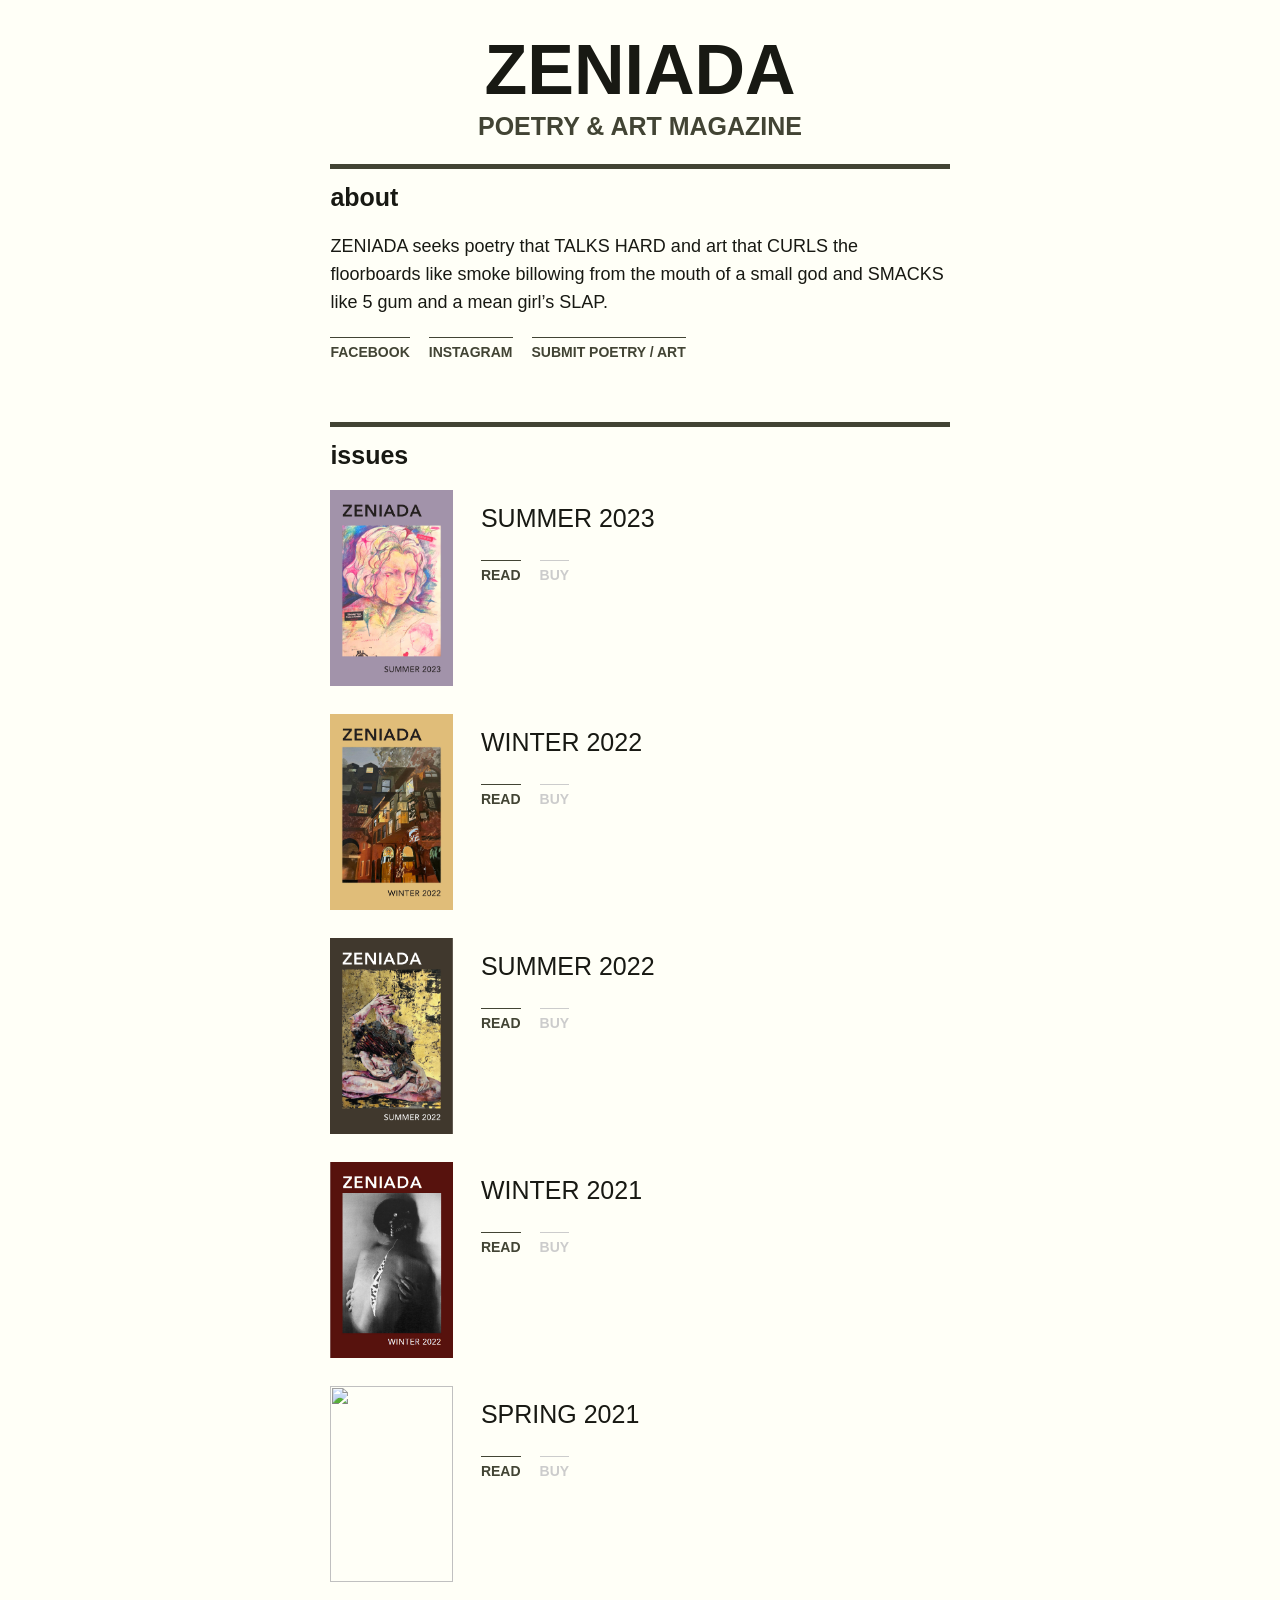
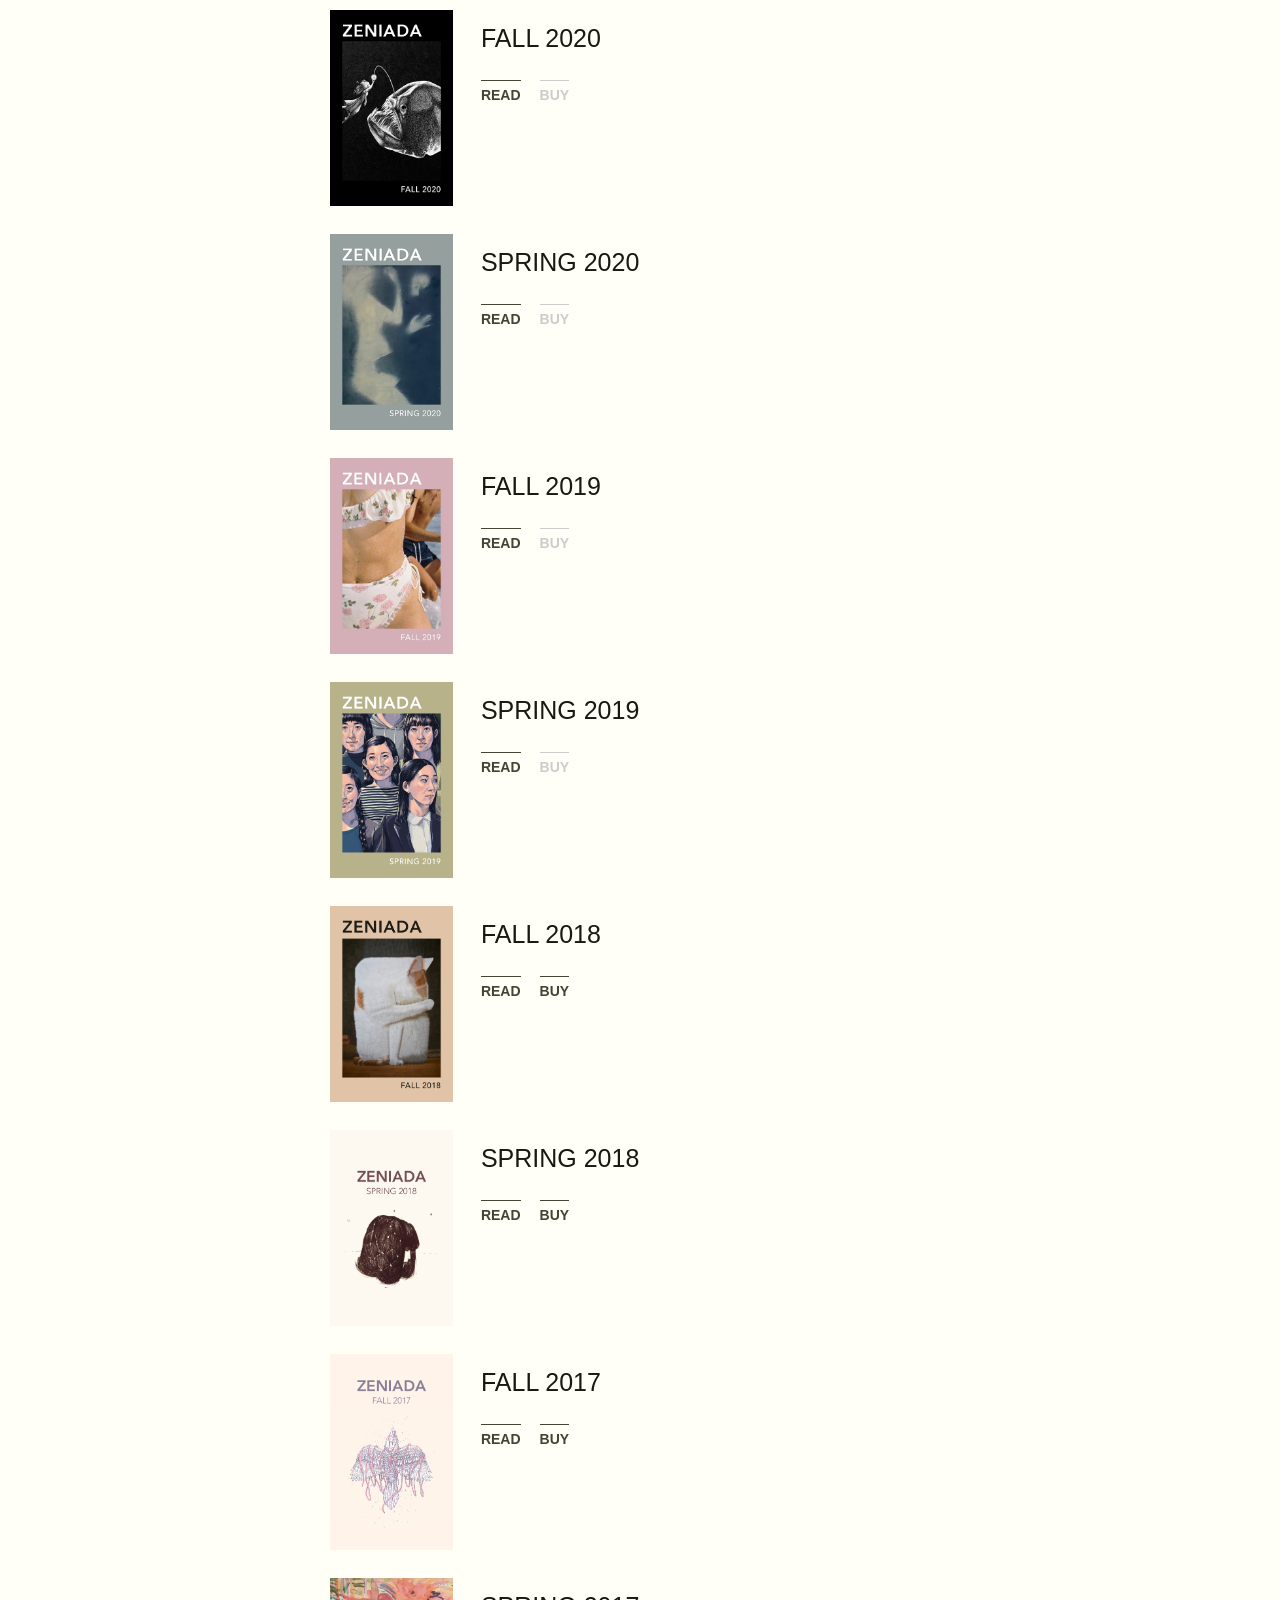
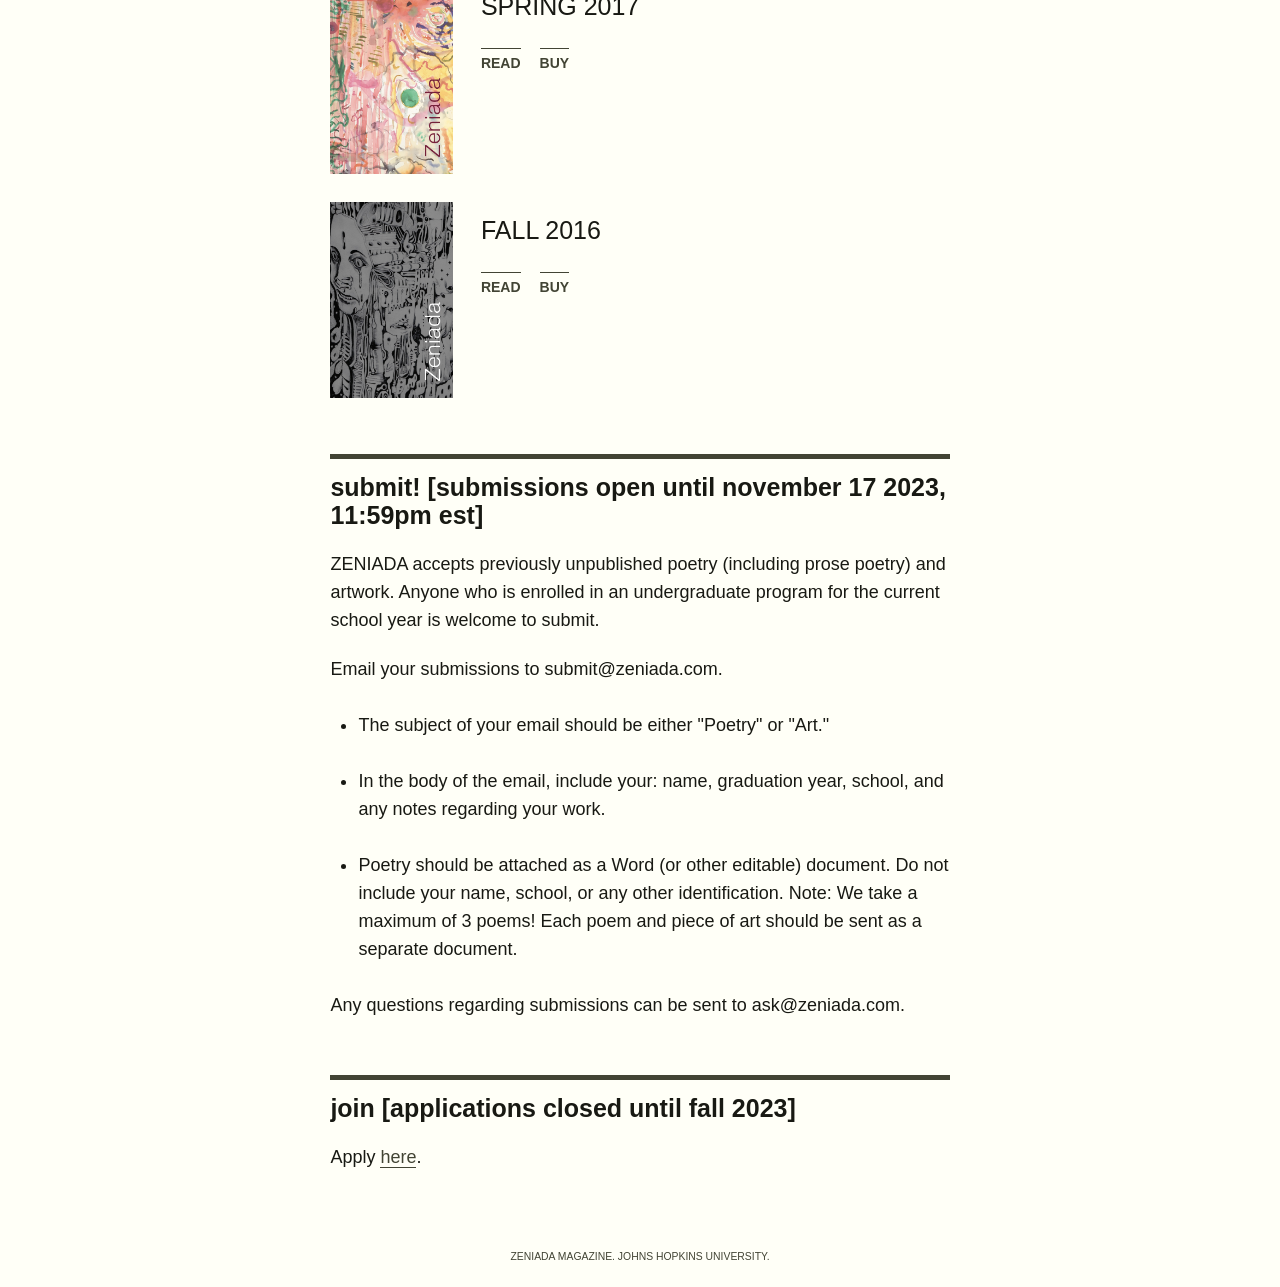
==== index.html @ 13eec58d "Update index.html" ====
<!DOCTYPE html>
<html lang="en" class="no-js">
    <head>
        <meta charset="UTF-8"/>
        <meta http-equiv="X-UA-Compatible" content="IE=edge"/>
        <meta name="viewport" content="width=device-width, initial-scale=1"/>
        <title>Zeniada Magazine</title>
        <meta name="description" content="Zeniada. Intercollegiate poetry and art magazine based at Johns Hopkins University."/>
        <meta name="keywords" content="Zeniada, Johns Hopkins, poetry, art, magazine, undergraduate, intercollegiate"/>
        <meta name="author" content="Zeniada Magazine"/>
        <link rel="icon" href="img/favicon.ico"/>
        <link rel="stylesheet" type="text/css" href="css/reset.css"/>
        <link rel="stylesheet" type="text/css" href="css/style.css"/>
    </head>
    <body>
        <div class="container">
            <header>
                <h1>Zeniada</h1>
                <span>poetry &amp; art magazine<span>
            </header>

            <!-- About -->
            <section id="about">
                <h2>About</h2>
                <p>ZENIADA seeks poetry that TALKS HARD and art that CURLS the
                   floorboards like smoke billowing from the mouth of a small
                   god and SMACKS like 5 gum and a mean girl’s SLAP.</p>

                <a class="link" href="https://www.facebook.com/jhuzeniada/" target="_blank">Facebook</a>
                <a class="link" href="https://www.instagram.com/zeniadamag/" target="_blank">Instagram</a>
                <a class="link" href="#submit">Submit Poetry / Art</a>
            </section>

            <!-- Issues -->
            <section id="issues">
                <h2>Issues</h2>
                
                <div class="issue">
                    <img class="thumbnail" src="thumbnails/sp23.jpg"/>
                    <h3>Summer 2023</h3>
                    <a class="link" href="issues/ZENIADA-sp23.pdf" target="_blank">read</a>
                    <span class="link link-disabled">buy</span>
                </div>
                
                <div class="issue">
                    <img class="thumbnail" src="thumbnails/fa22.jpg"/>
                    <h3>Winter 2022</h3>
                    <a class="link" href="issues/ZENIADA-fa22.pdf" target="_blank">read</a>
                    <span class="link link-disabled">buy</span>
                </div>
                
                <div class="issue">
                    <img class="thumbnail" src="thumbnails/sp22.jpg"/>
                    <h3>Summer 2022</h3>
                    <a class="link" href="issues/ZENIADA-sp22.pdf" target="_blank">read</a>
                    <span class="link link-disabled">buy</span>
                </div>
                
                <div class="issue">
                    <img class="thumbnail" src="thumbnails/fa21.jpg"/>
                    <h3>Winter 2021</h3>
                    <a class="link" href="issues/ZENIADA-fa21.pdf" target="_blank">read</a>
                    <span class="link link-disabled">buy</span>
                </div>

                <div class="issue">
                    <img class="thumbnail" src="thumbnails/sp21.jpg"/>
                    <h3>Spring 2021</h3>
                    <a class="link" href="issues/ZENIADA-sp21.pdf" target="_blank">read</a>
                    <span class="link link-disabled">buy</span>
                </div>

                <div class="issue">
                    <img class="thumbnail" src="thumbnails/fa20.jpg"/>
                    <h3>Fall 2020</h3>
                    <a class="link" href="issues/ZENIADA-fa20.pdf" target="_blank">read</a>
                    <span class="link link-disabled">buy</span>
                </div>

                <div class="issue">
                    <img class="thumbnail" src="thumbnails/sp20.jpg"/>
                    <h3>Spring 2020</h3>
                    <a class="link" href="issues/ZENIADA-sp20.pdf" target="_blank">read</a>
                    <span class="link link-disabled">buy</span>
                </div>

                <div class="issue">
                    <img class="thumbnail" src="thumbnails/fa19.jpg"/>
                    <h3>Fall 2019</h3>
                    <a class="link" href="issues/ZENIADA-fa19.pdf" target="_blank">read</a>
                    <span class="link link-disabled">buy</span>
                </div>

                <div class="issue">
                    <img class="thumbnail" src="thumbnails/sp19.jpg"/>
                    <h3>Spring 2019</h3>
                    <a class="link" href="issues/ZENIADA-sp19.pdf" target="_blank">read</a>
                    <span class="link link-disabled">buy</span>
                </div>

                <div class="issue">
                    <img class="thumbnail" src="thumbnails/fa18.jpg"/>
                    <h3>Fall 2018</h3>
                    <a class="link" href="issues/ZENIADA-fa18.pdf" target="_blank">read</a>
                    <a class="link" href="https://www.amazon.com/Zeniada-Fall-2018/dp/1388113996" target="_blank">buy</a>
                </div>

                <div class="issue">
                    <img class="thumbnail" src="thumbnails/sp18.jpg"/>
                    <h3>Spring 2018</h3>
                    <a class="link" href="issues/ZENIADA-sp18.pdf" target="_blank">read</a>
                    <a class="link" href="https://www.amazon.com/Zeniada-Spring-2018/dp/1388612720" target="_blank">buy</a>
                </div>

                <div class="issue">
                    <img class="thumbnail" src="thumbnails/fa17.jpg"/>
                    <h3>Fall 2017</h3>
                    <a class="link" href="issues/ZENIADA-fa17.pdf" target="_blank">read</a>
                    <a class="link" href="https://www.amazon.com/Zeniada-Fall-2017/dp/1388995875" target="_blank">buy</a>
                </div>

                <div class="issue">
                    <img class="thumbnail" src="thumbnails/sp17.jpg"/>
                    <h3>Spring 2017</h3>
                    <a class="link" href="issues/ZENIADA-sp17.pdf" target="_blank">read</a>
                    <a class="link" href="https://www.amazon.com/Zeniada-Spring-2017/dp/1366063139" target="_blank">buy</a>
                </div>

                <div class="issue">
                    <img class="thumbnail" src="thumbnails/fa16.jpg"/>
                    <h3>Fall 2016</h3>
                    <a class="link" href="issues/ZENIADA-fa16.pdf" target="_blank">read</a>
                    <a class="link" href="https://www.amazon.com/Zeniada-Fall-2016/dp/136642784X" target="_blank">buy</a>
                </div>

            </section>

            <!-- Submit -->
            <section id="submit">
                <h2>Submit! [submissions open until November 17 2023, 11:59pm EST]</h2>
                <p>ZENIADA accepts previously unpublished poetry (including prose poetry) and artwork.
                   Anyone who is enrolled in an undergraduate program for the
                   current school year is welcome to submit.</p>

                <p>Email your submissions to submit@zeniada.com.</p>

                <ul>
                    <li>The subject of your email should be either "Poetry" or
                        "Art."</li>
                    <li>In the body of the email, include your: name,
                        graduation year, school, and any notes regarding your
                        work.</li>
                    <li>Poetry should be attached as a Word (or other editable)
                        document. Do not include your name, school, or any
                        other identification.
                        <b>Note: We take a maximum of 3 poems! Each poem
                        and piece of art should be sent as a separate document.</b></li>
                </ul>

                <p>Any questions regarding submissions can be sent to
                   ask@zeniada.com.</p>
            </section>

            <!-- Join -->
            <section id="join">
                <h2>Join [APPLICATIONS CLOSED UNTIL FALL 2023]</h2>
                <p>Apply <a href="https://forms.gle/Wg1q62xq7cNRLYBD7">here</a>.</p>
            </section>

            <footer>
                Zeniada Magazine. Johns Hopkins University.
            </footer>
        </div>
    </body>
</html>
---- css/style.css ----
* {
    -webkit-box-sizing: border-box;
    box-sizing: border-box;
}

body {
    font-family: Helvetica, sans-serif;
    color: #181913;
    background: #fffff7;
    font-weight: 300;
    font-size: 18px;
    line-height: 28px;
    max-width: 774px;
    margin: auto;
}

header {
    padding: 0;
    text-align: center;
    margin-bottom: 21px;
}

h1 {
    font-size: 70px;
    line-height: 84px;
    font-weight: bold;
    text-transform: uppercase;
    margin-top: 28px;
}

h2 {
    font-size: 25px;
    text-transform: lowercase;
    font-weight: bold;
    margin: 14px 0 21px;
}

h3 {
    font-size: 25px;
    text-transform: uppercase;
    padding-top: 14px;
    padding-bottom: 28px;
}

span {
    font-size: 25px;
    font-weight: bold;
    text-transform: uppercase;
    color: #424434;
}

a {
    color: #424434;
    text-decoration: none;
    border-bottom: 1px solid;
}

p {
    margin-bottom: 21px;
}

li {
    margin: 28px 0 28px 28px;
    list-style: disc;
}

section {
    height: 100%;
    width: 80%;
    padding: 0;
    margin-top: 0;
    margin-left: auto;
    margin-right: auto;
    margin-bottom: 56px;
    display: block;
    border-top: 5px solid #424434;
}

.link {
    font-size: 14px;;
    display: inline-block;
    text-transform: uppercase;
    border-top: 1px solid;
    border-bottom: none;
    font-weight: bold;
    margin-right: 14px;
}

.link-disabled {
    color: #ccc;
}

.thumbnail-link {
    border: none;
}

.thumbnail {
    height: 196px;
    width: 122.5px;
}

.issue {
    display: block;
    height: 196px;
    margin-bottom: 28px;
}

.issue .thumbnail {
    float: left;
    margin-right: 28px;
}

footer {
    text-transform: uppercase;
    color: #424434;
    padding: 1rem;
    margin: 3rem 0 0 0;
    width: 100%;
    text-align: center;
    font-size: .65rem;
}

footer a {
    color: #424434;
}

@media screen and (max-width: 600px) {
    section {
        width: 90%;
    }
}
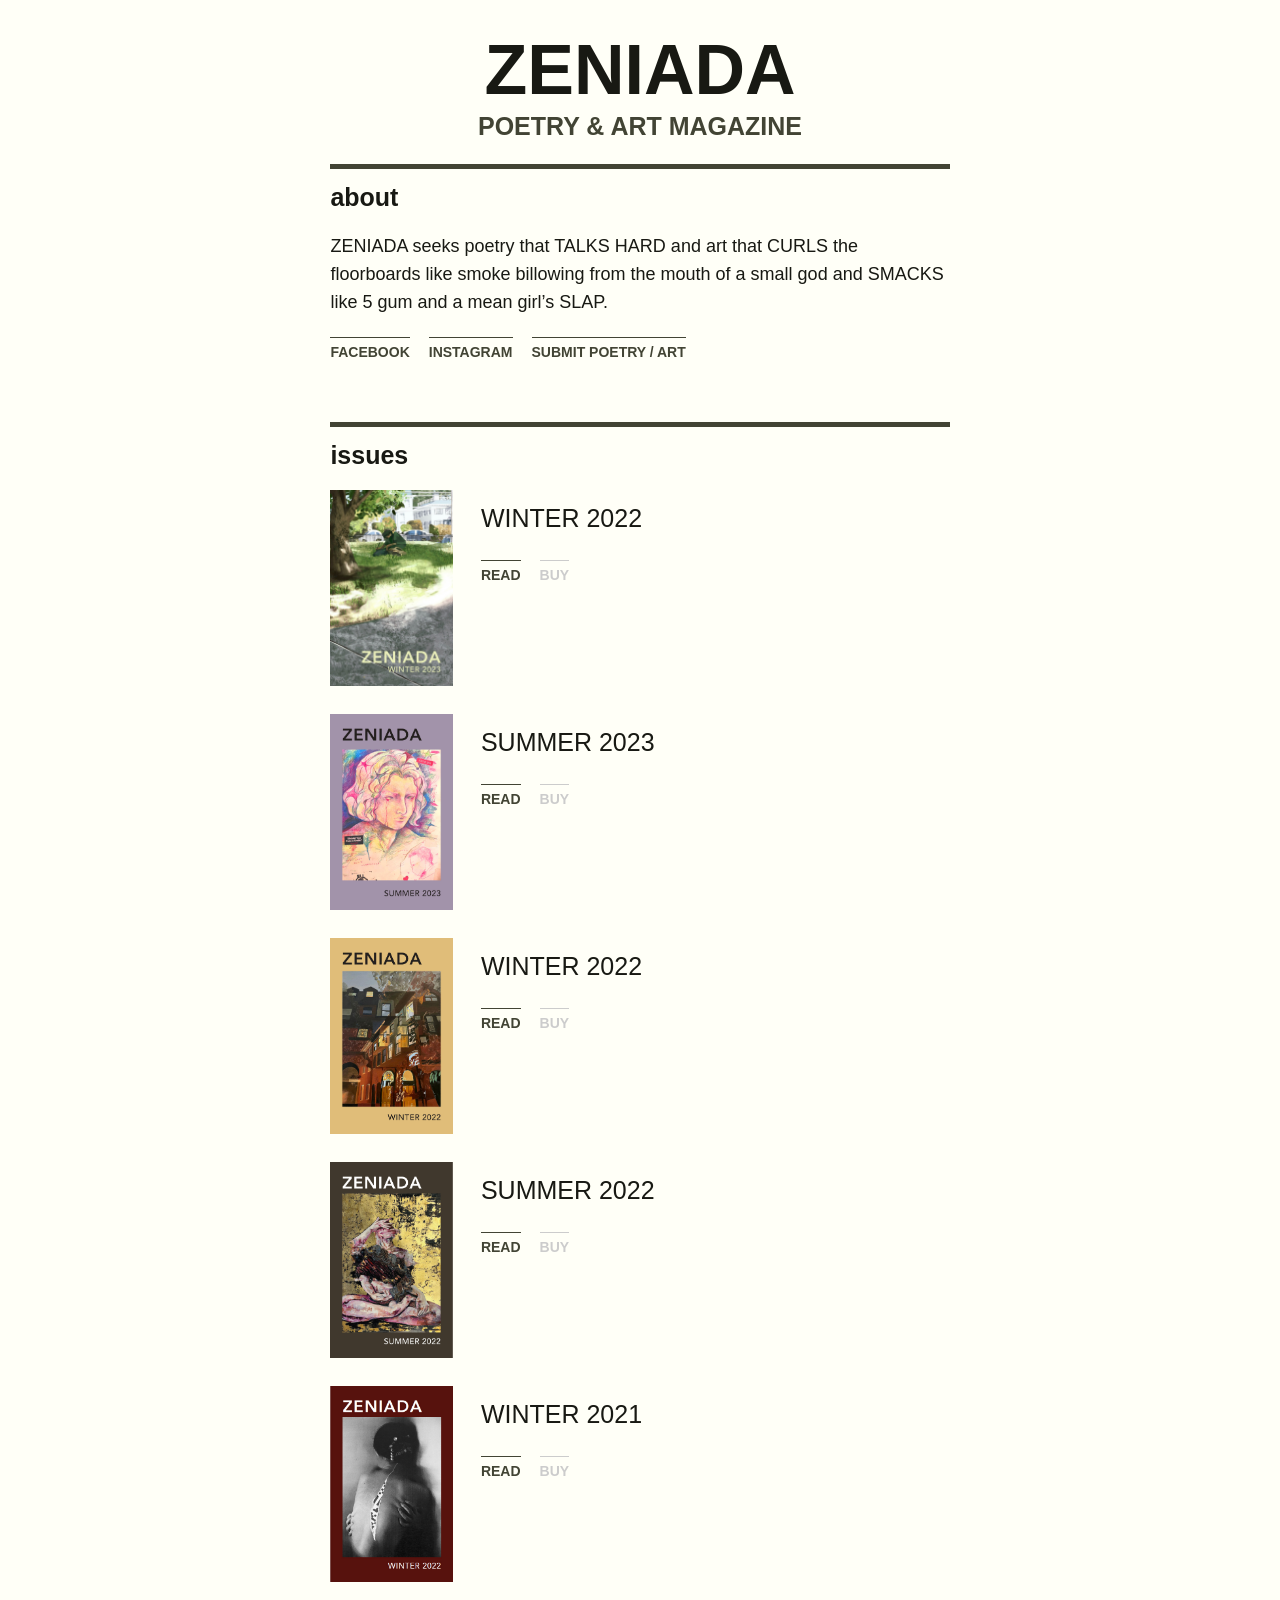
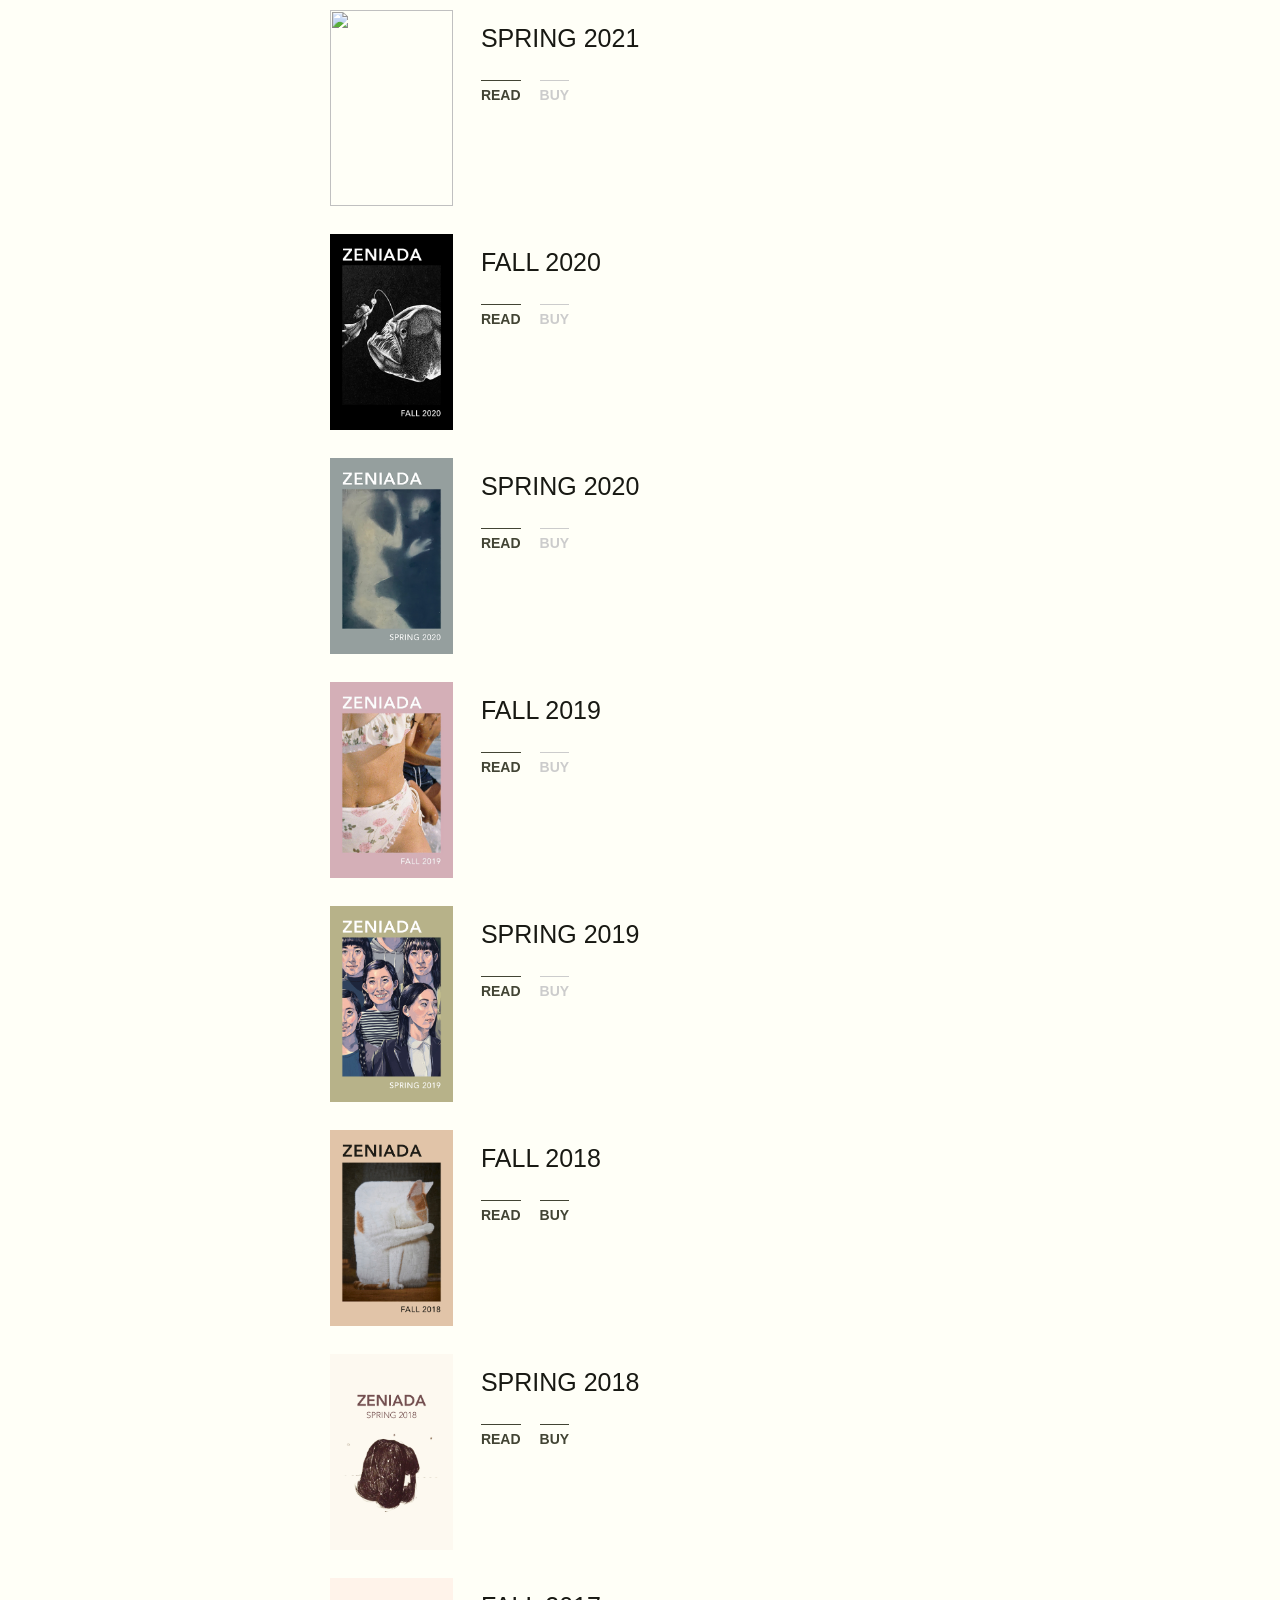
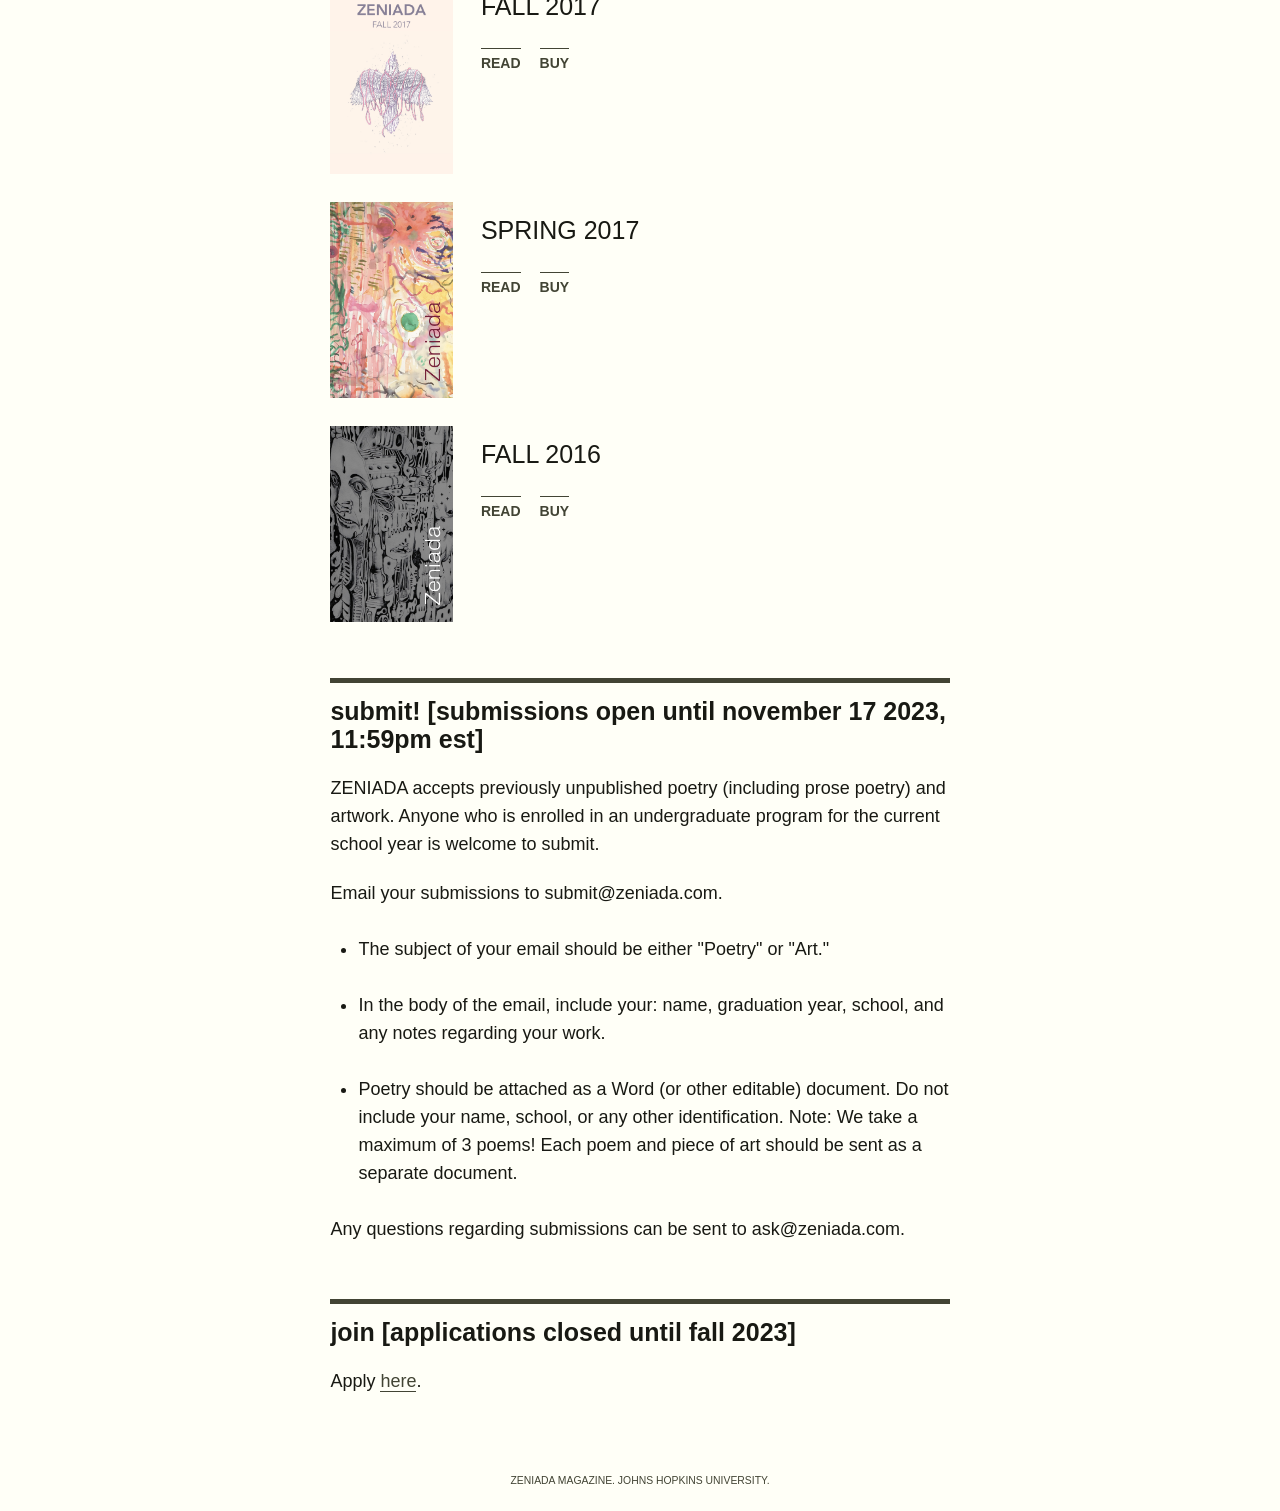
==== commit 045bb999: "Update index.html" ====
--- a/index.html
+++ b/index.html
@@ -34,6 +34,13 @@
             <!-- Issues -->
             <section id="issues">
                 <h2>Issues</h2>
+
+                <div class="issue">
+                    <img class="thumbnail" src="thumbnails/cover.jpg"/>
+                    <h3>Winter 2022</h3>
+                    <a class="link" href="issues/zeniada-w23.pdf" target="_blank">read</a>
+                    <span class="link link-disabled">buy</span>
+                </div>
                 
                 <div class="issue">
                     <img class="thumbnail" src="thumbnails/sp23.jpg"/>
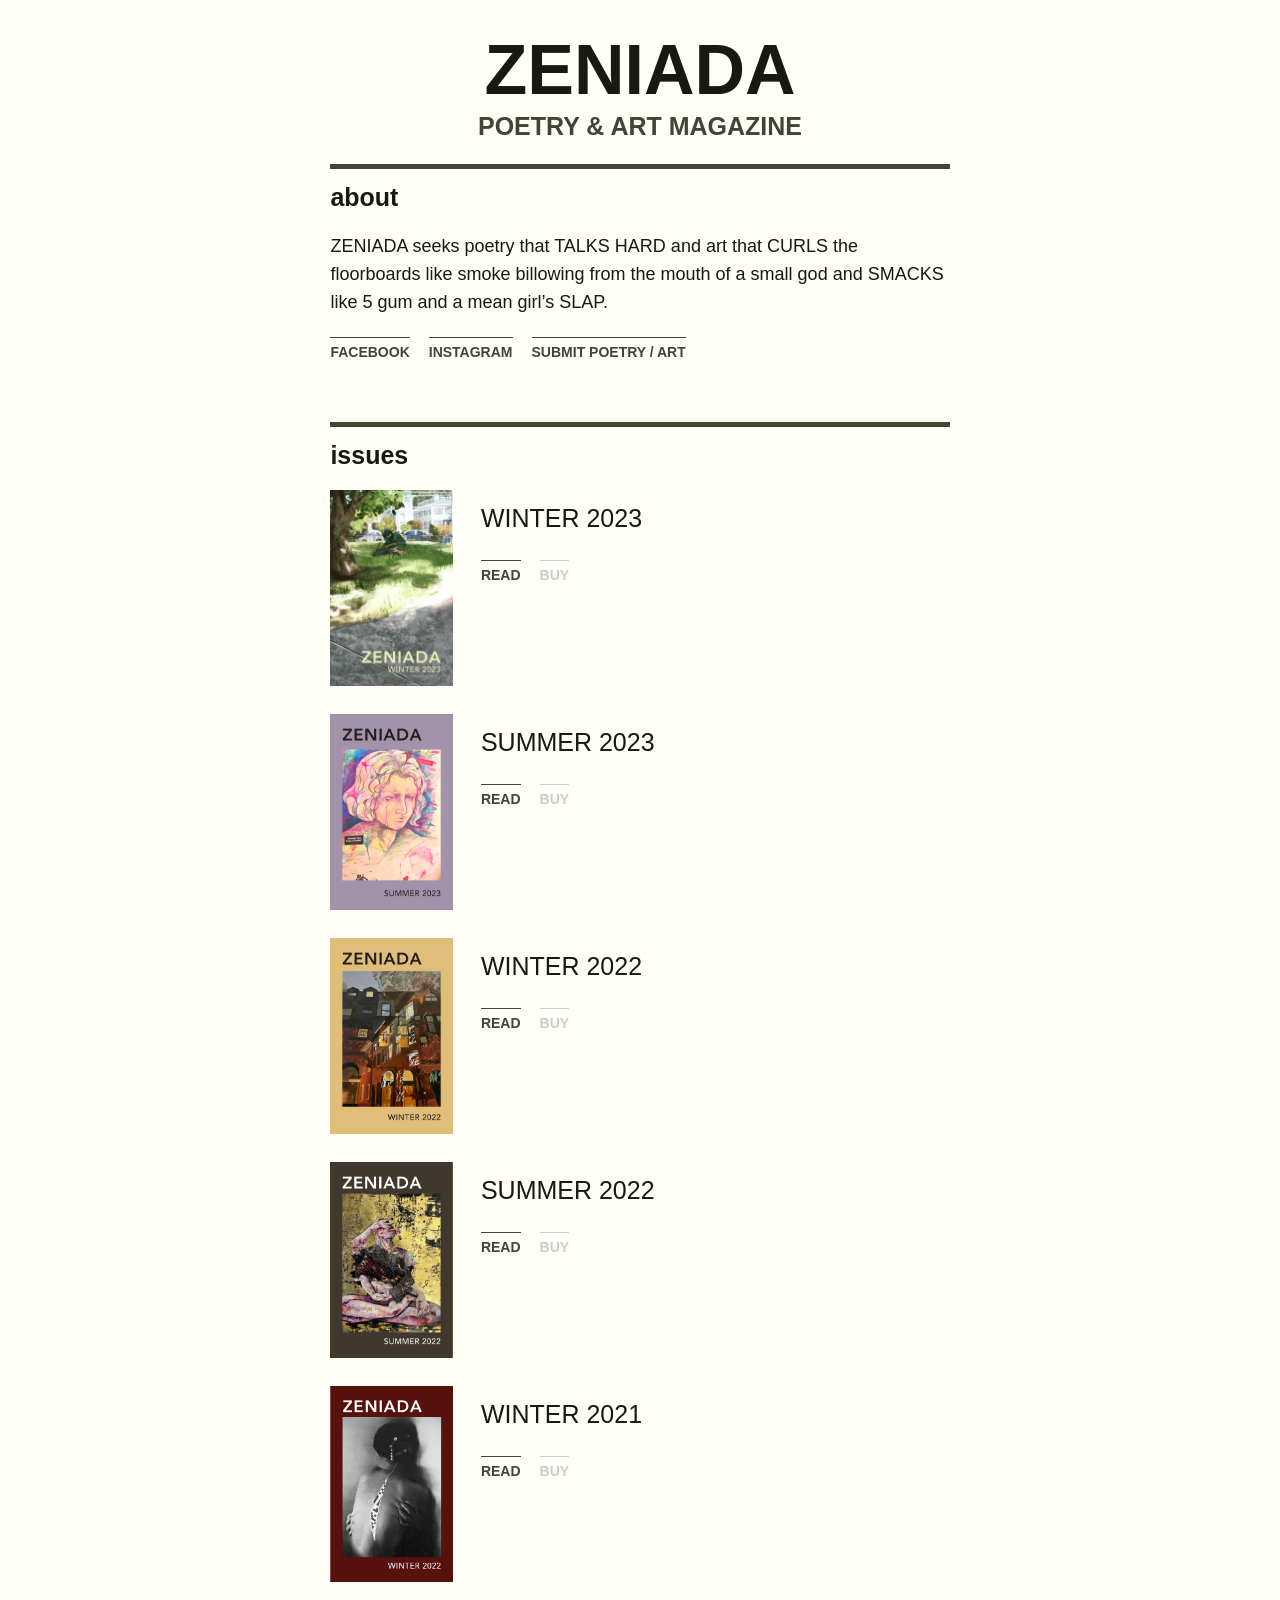
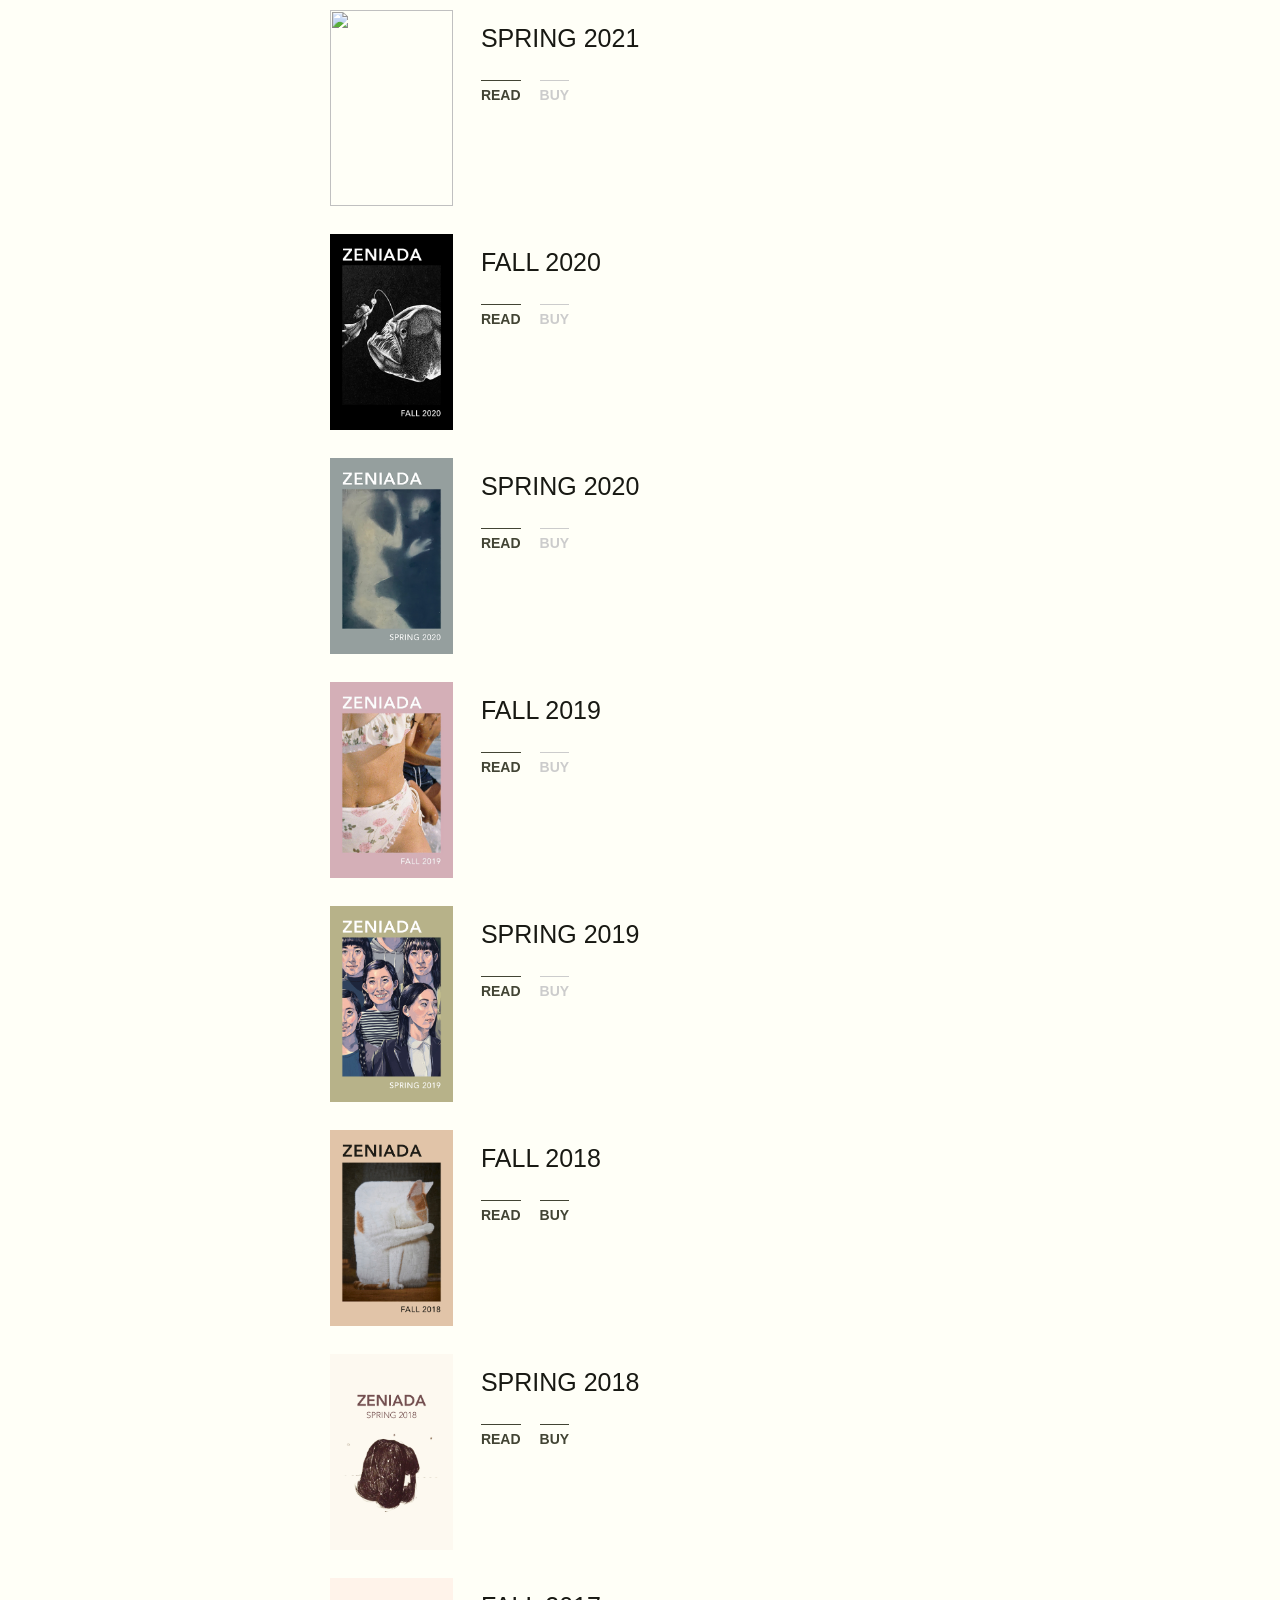
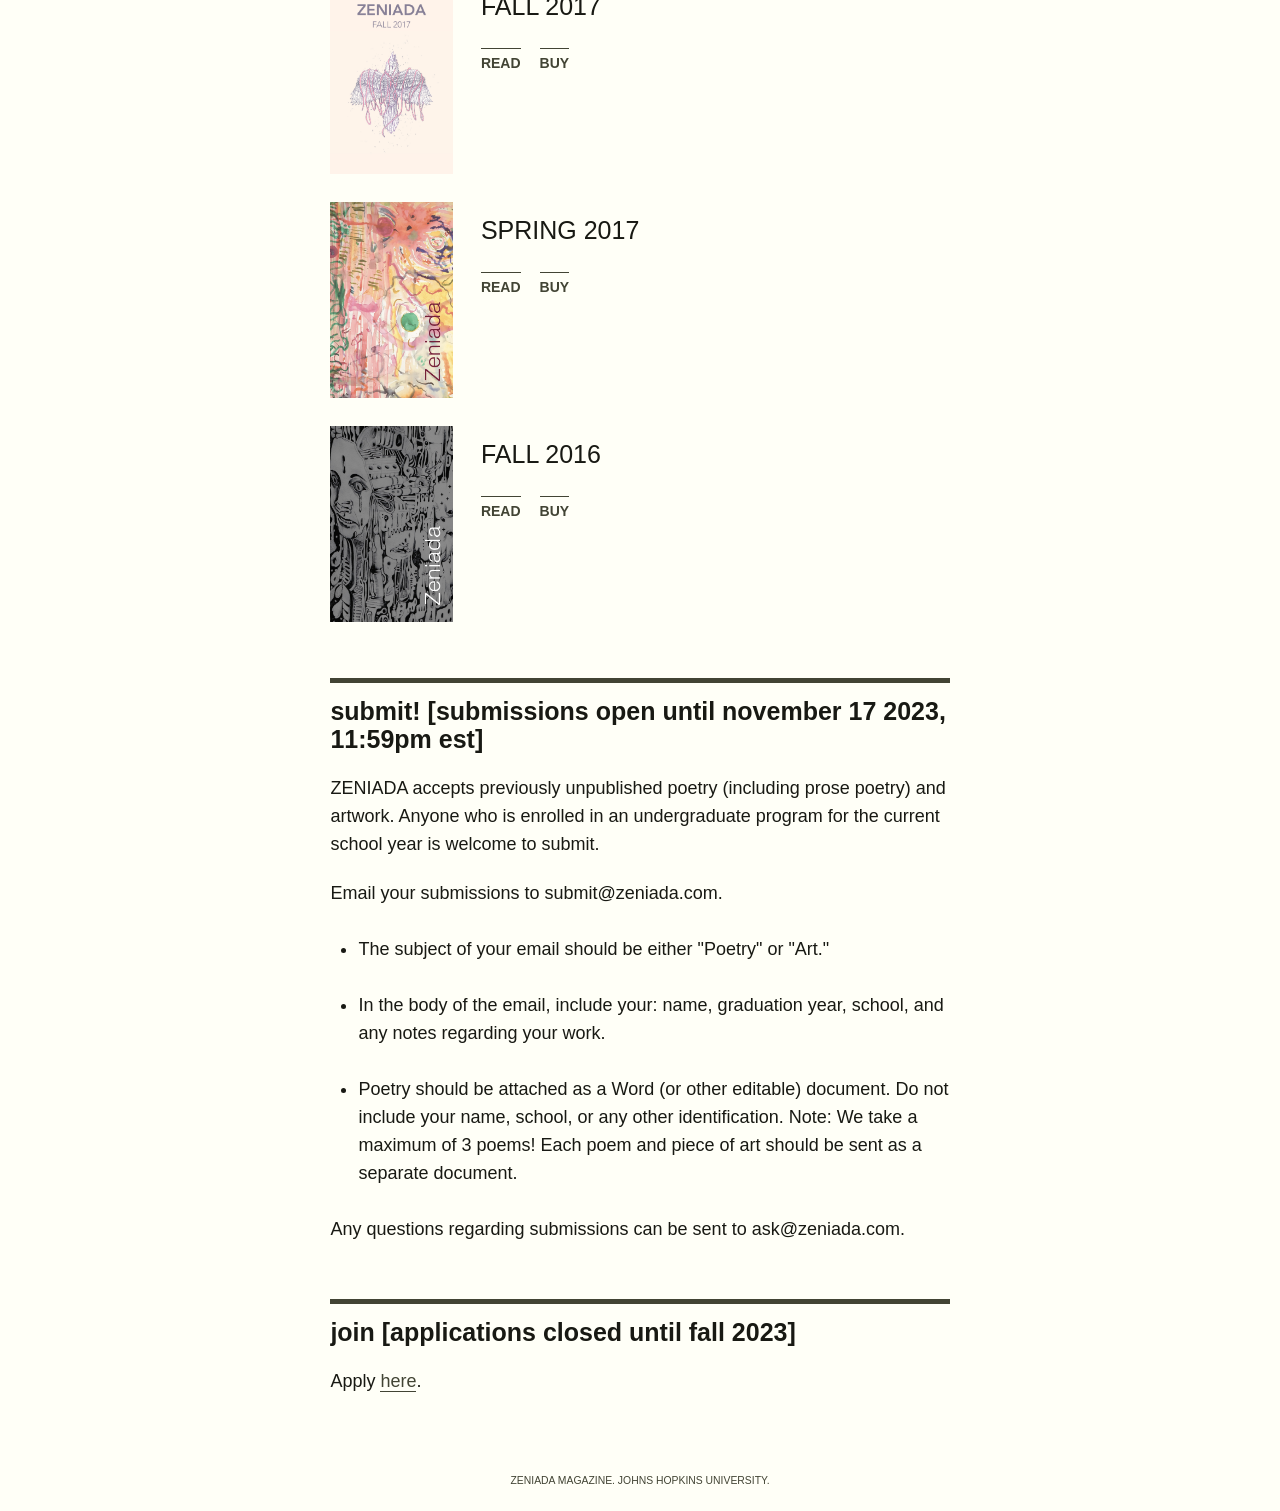
==== commit b55464be: "Update index.html" ====
--- a/index.html
+++ b/index.html
@@ -37,7 +37,7 @@
 
                 <div class="issue">
                     <img class="thumbnail" src="thumbnails/cover.jpg"/>
-                    <h3>Winter 2022</h3>
+                    <h3>Winter 2023</h3>
                     <a class="link" href="issues/zeniada-w23.pdf" target="_blank">read</a>
                     <span class="link link-disabled">buy</span>
                 </div>
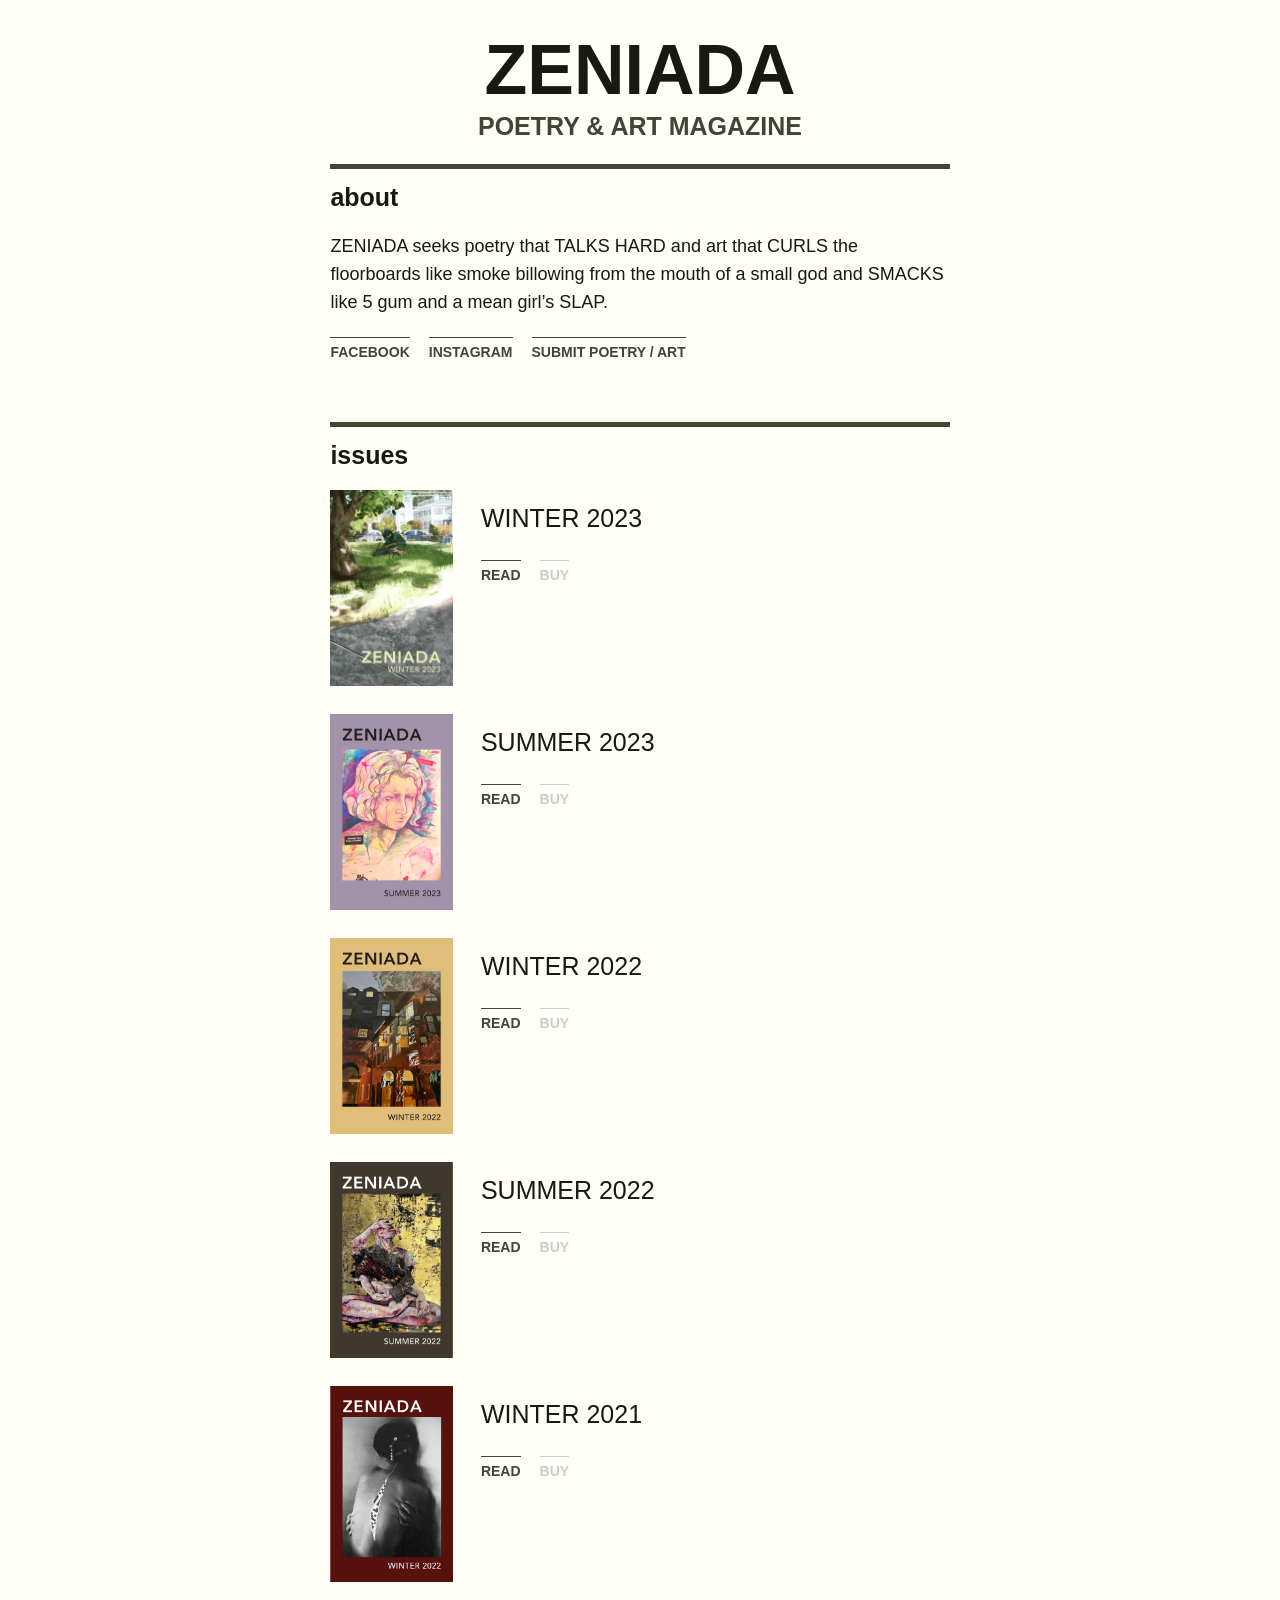
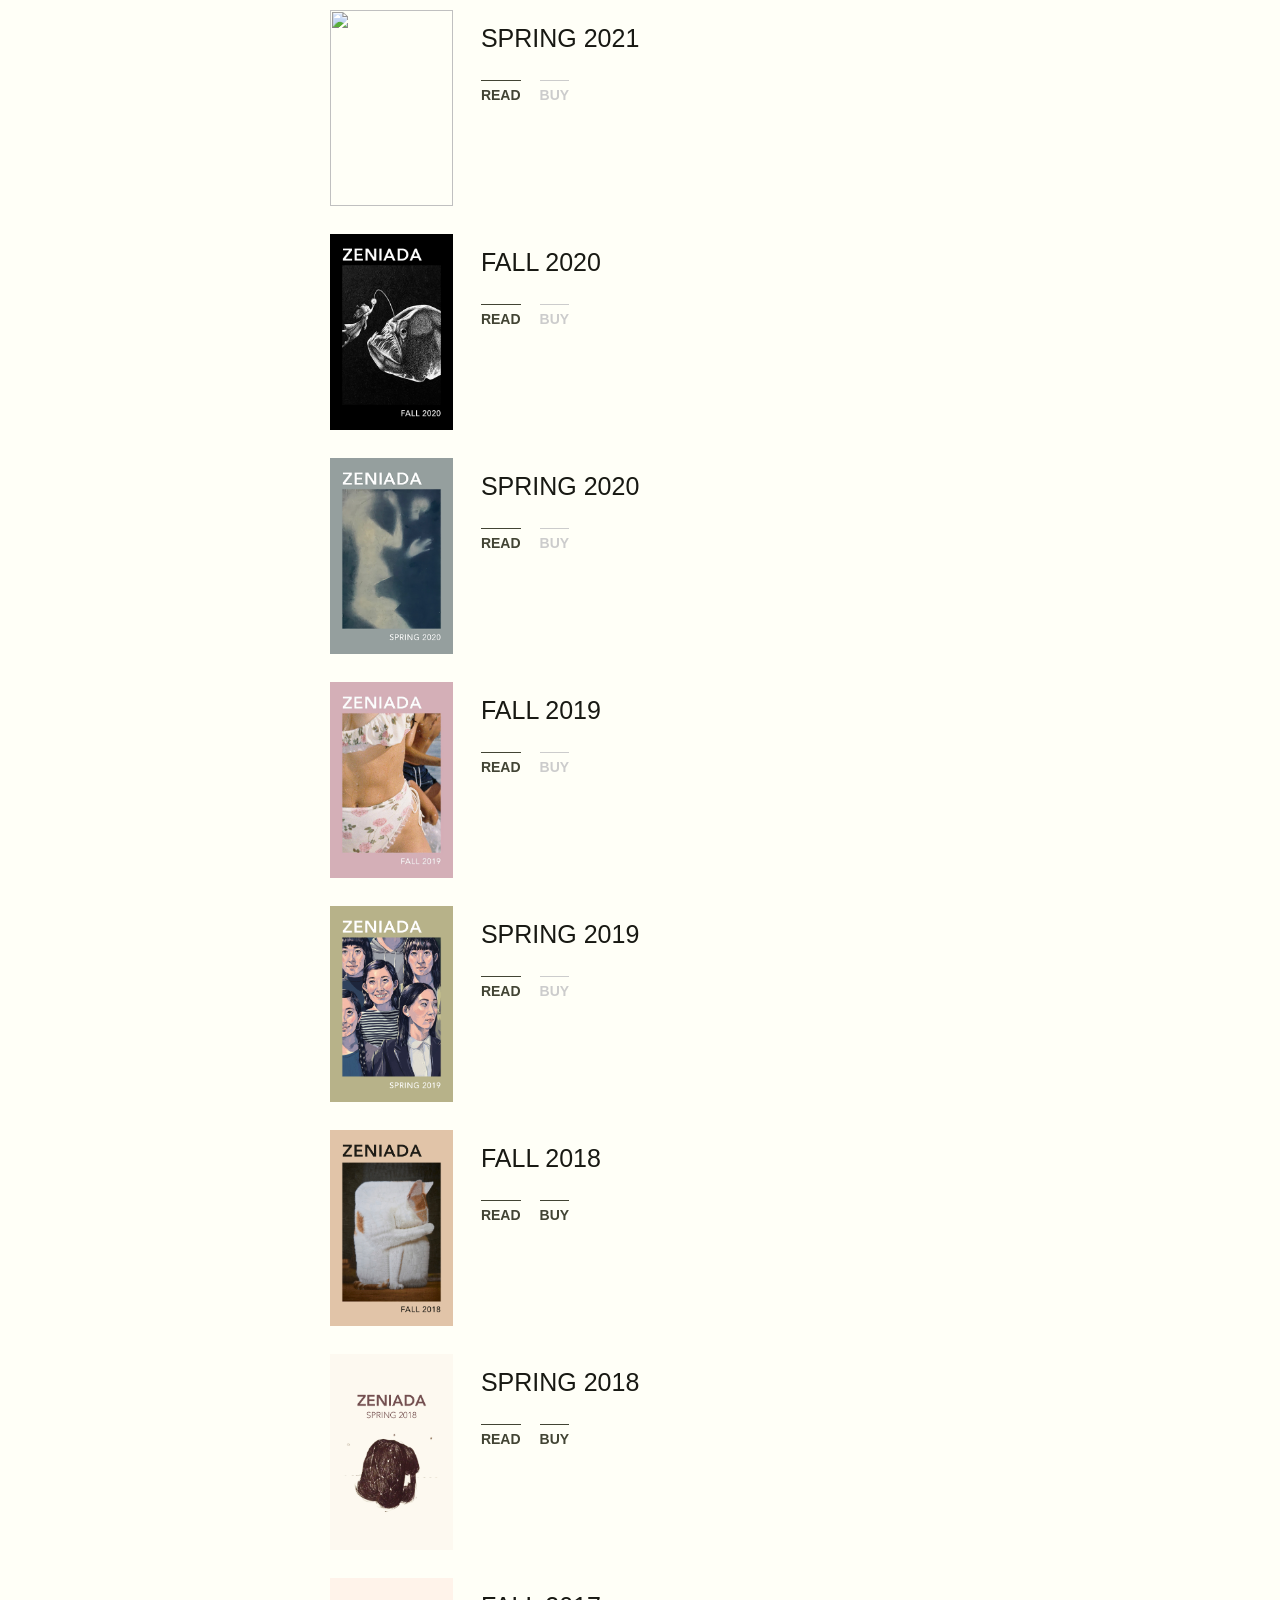
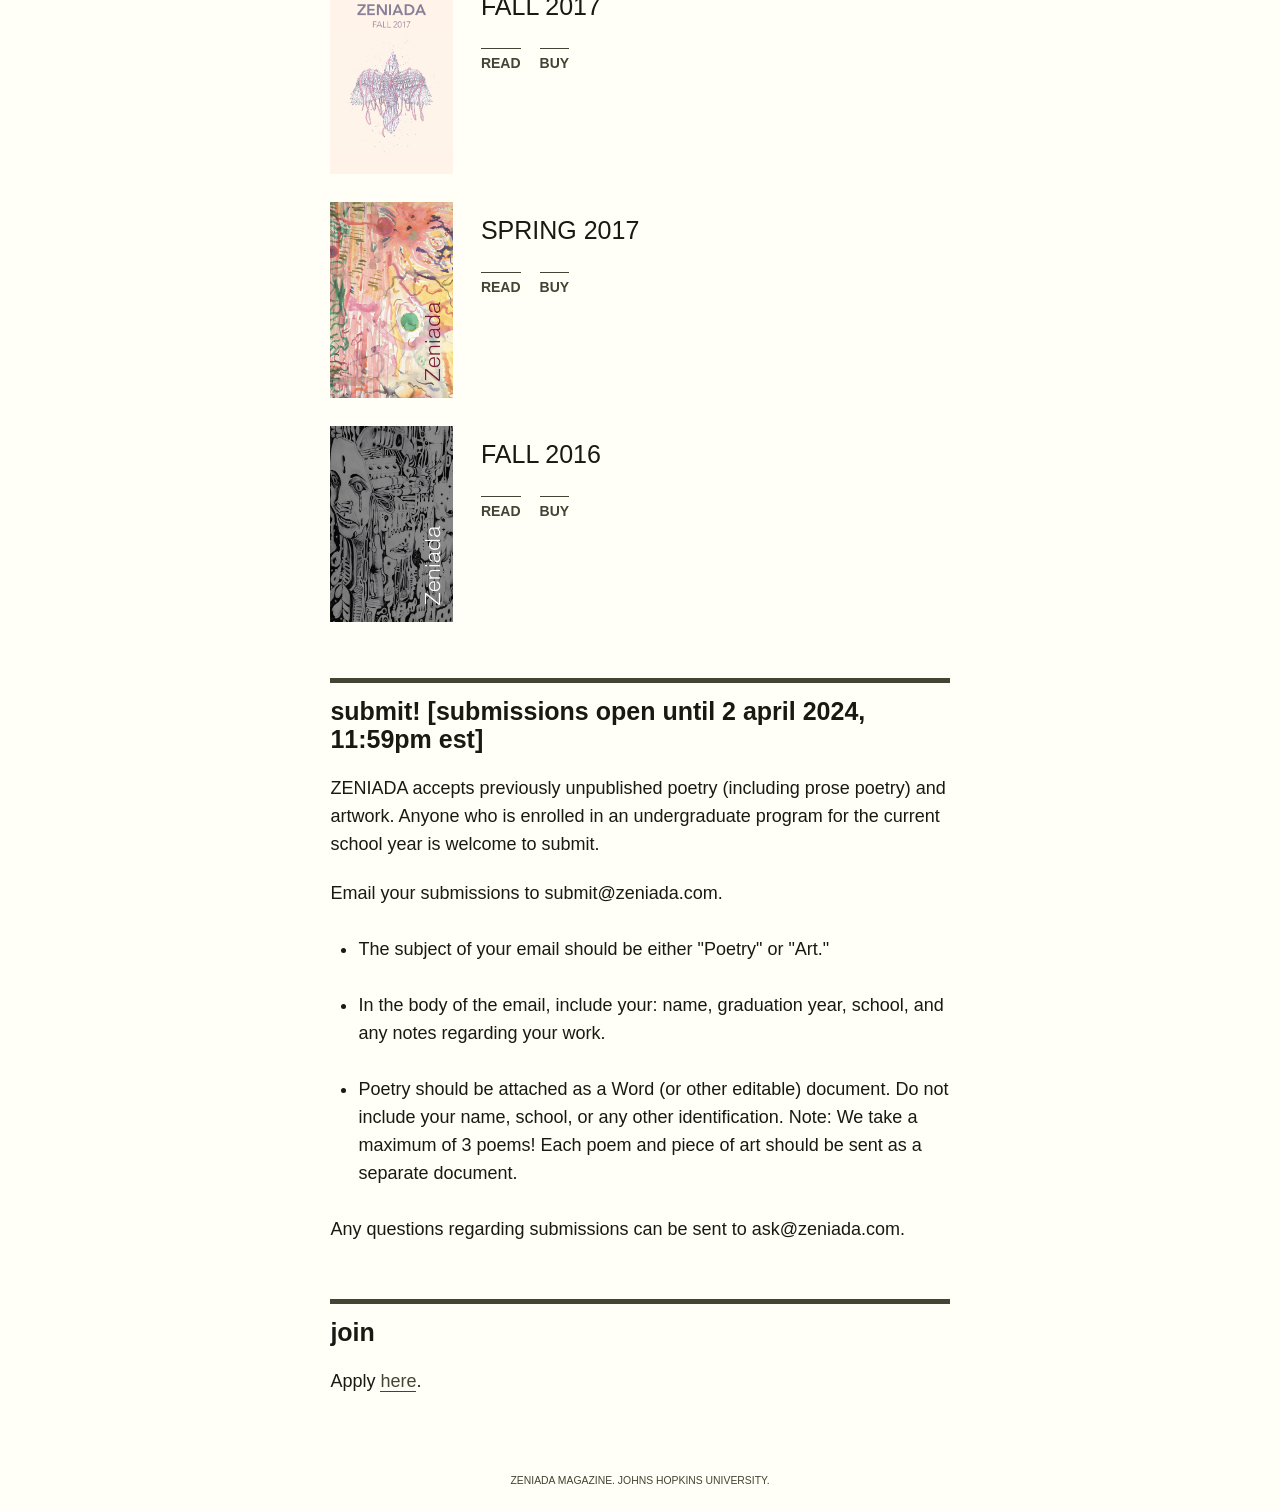
==== commit f4815275: "Update index.html" ====
--- a/index.html
+++ b/index.html
@@ -36,9 +36,9 @@
                 <h2>Issues</h2>
 
                 <div class="issue">
-                    <img class="thumbnail" src="thumbnails/cover.jpg"/>
+                    <img class="thumbnail" src="thumbnails/w23.jpg"/>
                     <h3>Winter 2023</h3>
-                    <a class="link" href="issues/zeniada-w23.pdf" target="_blank">read</a>
+                    <a class="link" href="issues/ZENIADA-w23.pdf" target="_blank">read</a>
                     <span class="link link-disabled">buy</span>
                 </div>
                 
@@ -144,7 +144,7 @@
 
             <!-- Submit -->
             <section id="submit">
-                <h2>Submit! [submissions open until November 17 2023, 11:59pm EST]</h2>
+                <h2>Submit! [submissions open until 2 April 2024, 11:59pm EST]</h2>
                 <p>ZENIADA accepts previously unpublished poetry (including prose poetry) and artwork.
                    Anyone who is enrolled in an undergraduate program for the
                    current school year is welcome to submit.</p>
@@ -170,7 +170,7 @@
 
             <!-- Join -->
             <section id="join">
-                <h2>Join [APPLICATIONS CLOSED UNTIL FALL 2023]</h2>
+                <h2>Join</h2>
                 <p>Apply <a href="https://forms.gle/Wg1q62xq7cNRLYBD7">here</a>.</p>
             </section>
 
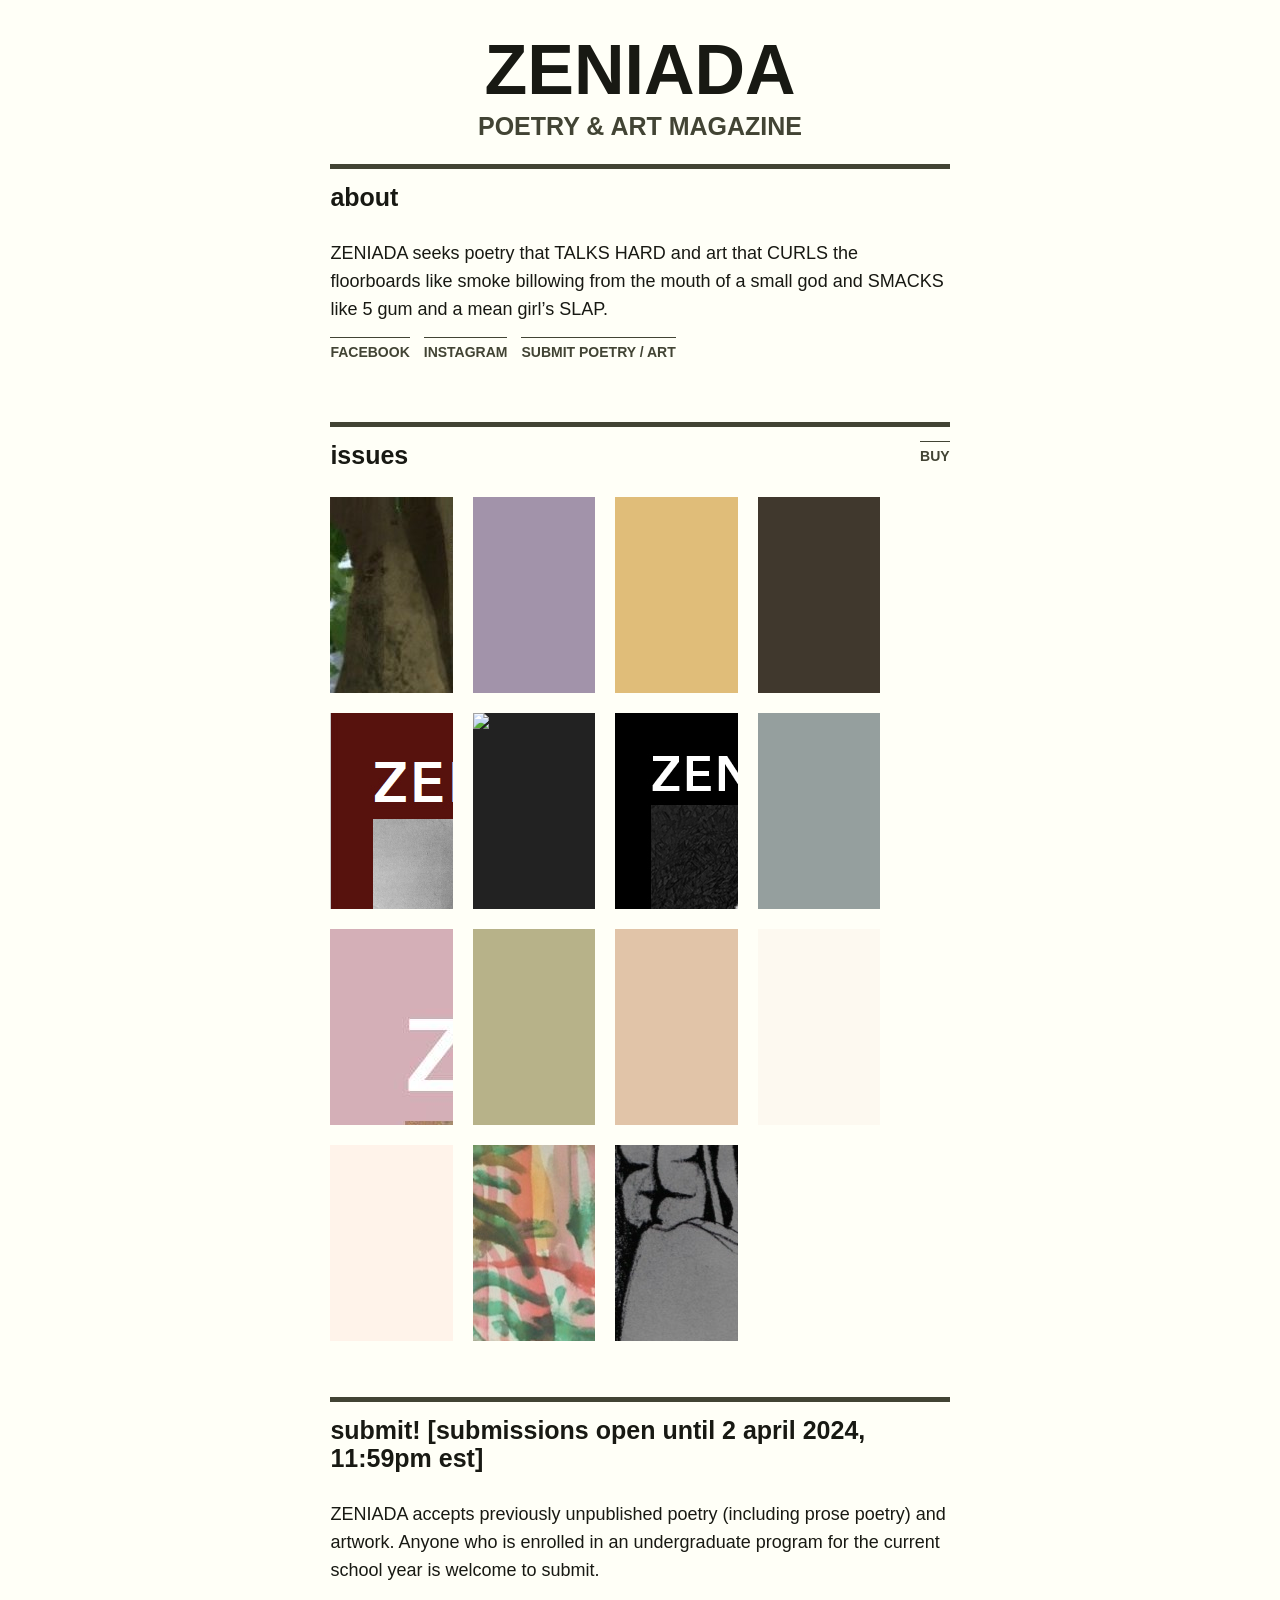
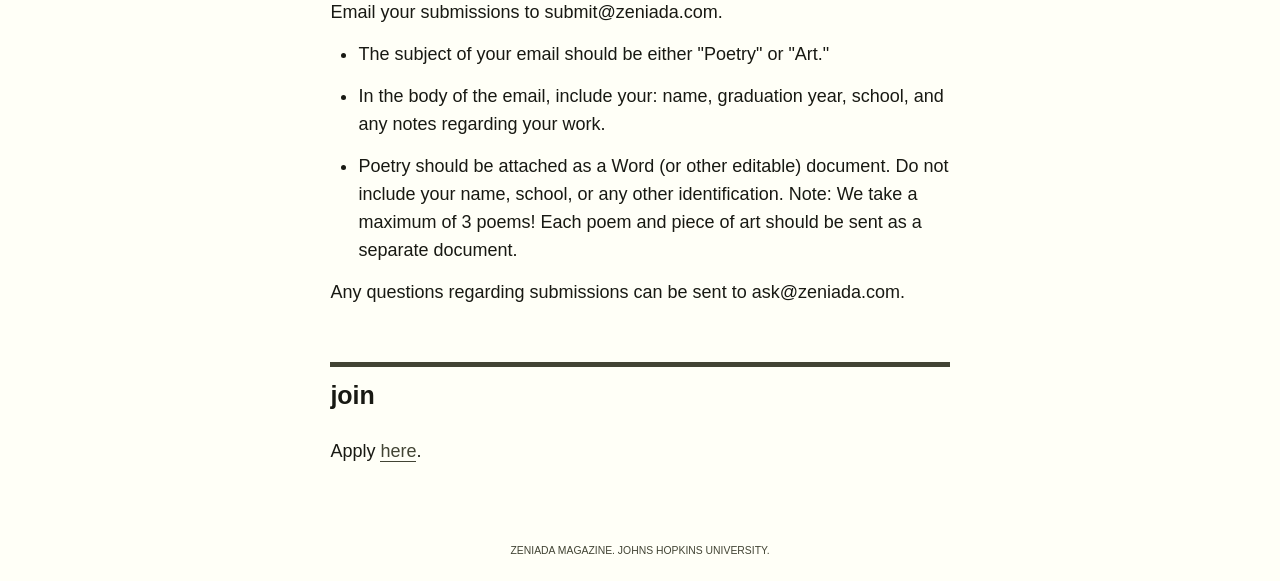
==== commit 8bac142f: "Organize issue thumbnails into new gallery view" ====
--- a/index.html
+++ b/index.html
@@ -1,182 +1,174 @@
 <!DOCTYPE html>
 <html lang="en" class="no-js">
-    <head>
-        <meta charset="UTF-8"/>
-        <meta http-equiv="X-UA-Compatible" content="IE=edge"/>
-        <meta name="viewport" content="width=device-width, initial-scale=1"/>
-        <title>Zeniada Magazine</title>
-        <meta name="description" content="Zeniada. Intercollegiate poetry and art magazine based at Johns Hopkins University."/>
-        <meta name="keywords" content="Zeniada, Johns Hopkins, poetry, art, magazine, undergraduate, intercollegiate"/>
-        <meta name="author" content="Zeniada Magazine"/>
-        <link rel="icon" href="img/favicon.ico"/>
-        <link rel="stylesheet" type="text/css" href="css/reset.css"/>
-        <link rel="stylesheet" type="text/css" href="css/style.css"/>
-    </head>
-    <body>
-        <div class="container">
-            <header>
-                <h1>Zeniada</h1>
-                <span>poetry &amp; art magazine<span>
-            </header>
+  <head>
+    <meta charset="UTF-8"/>
+    <meta http-equiv="X-UA-Compatible" content="IE=edge"/>
+    <meta name="viewport" content="width=device-width, initial-scale=1"/>
+    <title>Zeniada Magazine</title>
+    <meta name="description" content="Zeniada. Intercollegiate poetry and art magazine based at Johns Hopkins University."/>
+    <meta name="keywords" content="Zeniada, Johns Hopkins, poetry, art, magazine, undergraduate, intercollegiate"/>
+    <meta name="author" content="Zeniada Magazine"/>
+    <meta name="twitter:image" content="img/android-chrome-512x512.png"/>
+    <meta name="twitter:card" content="summary_large_image"/>
+    <meta property="og:url" content="https://zeniada.com"/>
+    <meta property="og:title" content="Zeniada Magazine"/>
+    <meta property="og:description" content="Intercollegiate poetry and art magazine based at Johns Hopkins University"/>
+    <meta property="og:image" content="img/android-chrome-512x512.png"/>
+    <link rel="icon" href="img/favicon.ico"/>
+    <link rel="stylesheet" type="text/css" href="css/reset.css"/>
+    <link rel="stylesheet" type="text/css" href="css/style.css"/>
+  </head>
+  <body>
+    <div class="container">
+    <header>
+      <h1>Zeniada</h1>
+      <span>poetry &amp; art magazine<span>
+    </header>
 
-            <!-- About -->
-            <section id="about">
-                <h2>About</h2>
-                <p>ZENIADA seeks poetry that TALKS HARD and art that CURLS the
-                   floorboards like smoke billowing from the mouth of a small
-                   god and SMACKS like 5 gum and a mean girl’s SLAP.</p>
+    <!-- About -->
+    <section id="about">
+      <h2>About</h2>
+      <p>
+        ZENIADA seeks poetry that TALKS HARD and art that CURLS the
+        floorboards like smoke billowing from the mouth of a small
+        god and SMACKS like 5 gum and a mean girl’s SLAP.
+      </p>
 
-                <a class="link" href="https://www.facebook.com/jhuzeniada/" target="_blank">Facebook</a>
-                <a class="link" href="https://www.instagram.com/zeniadamag/" target="_blank">Instagram</a>
-                <a class="link" href="#submit">Submit Poetry / Art</a>
-            </section>
+      <div class="links-wrapper">
+        <a class="link" href="https://www.facebook.com/jhuzeniada/" target="_blank">Facebook</a>
+        <a class="link" href="https://www.instagram.com/zeniadamag/" target="_blank">Instagram</a>
+        <a class="link" href="#submit">Submit Poetry / Art</a>
+      </div>
+    </section>
 
-            <!-- Issues -->
-            <section id="issues">
-                <h2>Issues</h2>
+    <!-- Issues -->
+    <section id="issues">
+      <div class="heading-wrapper">
+        <h2>Issues</h2>
+        <a
+          class="link"
+          href="https://www.amazon.com/s?i=stripbooks&rh=p_27%3AZeniada&s=relevancerank&text=Zeniada&ref=dp_byline_sr_book_1"
+          target="_blank"
+          rel="nofollow">
+          Buy
+        </a>
+      </div>
 
-                <div class="issue">
-                    <img class="thumbnail" src="thumbnails/w23.jpg"/>
-                    <h3>Winter 2023</h3>
-                    <a class="link" href="issues/ZENIADA-w23.pdf" target="_blank">read</a>
-                    <span class="link link-disabled">buy</span>
-                </div>
-                
-                <div class="issue">
-                    <img class="thumbnail" src="thumbnails/sp23.jpg"/>
-                    <h3>Summer 2023</h3>
-                    <a class="link" href="issues/ZENIADA-sp23.pdf" target="_blank">read</a>
-                    <span class="link link-disabled">buy</span>
-                </div>
-                
-                <div class="issue">
-                    <img class="thumbnail" src="thumbnails/fa22.jpg"/>
-                    <h3>Winter 2022</h3>
-                    <a class="link" href="issues/ZENIADA-fa22.pdf" target="_blank">read</a>
-                    <span class="link link-disabled">buy</span>
-                </div>
-                
-                <div class="issue">
-                    <img class="thumbnail" src="thumbnails/sp22.jpg"/>
-                    <h3>Summer 2022</h3>
-                    <a class="link" href="issues/ZENIADA-sp22.pdf" target="_blank">read</a>
-                    <span class="link link-disabled">buy</span>
-                </div>
-                
-                <div class="issue">
-                    <img class="thumbnail" src="thumbnails/fa21.jpg"/>
-                    <h3>Winter 2021</h3>
-                    <a class="link" href="issues/ZENIADA-fa21.pdf" target="_blank">read</a>
-                    <span class="link link-disabled">buy</span>
-                </div>
+      <div class="issues-wrapper">
+        <a class="issue" href="issues/ZENIADA-w23.pdf" target="_blank">
+          <img class="thumbnail" src="thumbnails/w23.jpg"/>
+          <h3 class="issue-title">Winter 2023</h3>
+        </a>
 
-                <div class="issue">
-                    <img class="thumbnail" src="thumbnails/sp21.jpg"/>
-                    <h3>Spring 2021</h3>
-                    <a class="link" href="issues/ZENIADA-sp21.pdf" target="_blank">read</a>
-                    <span class="link link-disabled">buy</span>
-                </div>
+        <a class="issue" href="issues/ZENIADA-sp23.pdf" target="_blank">
+          <img class="thumbnail" src="thumbnails/sp23.jpg"/>
+          <h3 class="issue-title">Summer 2023</h3>
+        </a>
 
-                <div class="issue">
-                    <img class="thumbnail" src="thumbnails/fa20.jpg"/>
-                    <h3>Fall 2020</h3>
-                    <a class="link" href="issues/ZENIADA-fa20.pdf" target="_blank">read</a>
-                    <span class="link link-disabled">buy</span>
-                </div>
+        <a class="issue" href="issues/ZENIADA-fa22.pdf" target="_blank">
+          <img class="thumbnail" src="thumbnails/fa22.jpg"/>
+          <h3 class="issue-title">Winter 2022</h3>
+        </a>
 
-                <div class="issue">
-                    <img class="thumbnail" src="thumbnails/sp20.jpg"/>
-                    <h3>Spring 2020</h3>
-                    <a class="link" href="issues/ZENIADA-sp20.pdf" target="_blank">read</a>
-                    <span class="link link-disabled">buy</span>
-                </div>
+        <a class="issue" href="issues/ZENIADA-sp22.pdf" target="_blank">
+          <img class="thumbnail" src="thumbnails/sp22.jpg"/>
+          <h3 class="issue-title">Summer 2022</h3>
+        </a>
 
-                <div class="issue">
-                    <img class="thumbnail" src="thumbnails/fa19.jpg"/>
-                    <h3>Fall 2019</h3>
-                    <a class="link" href="issues/ZENIADA-fa19.pdf" target="_blank">read</a>
-                    <span class="link link-disabled">buy</span>
-                </div>
+        <a class="issue" href="issues/ZENIADA-fa21.pdf" target="_blank">
+          <img class="thumbnail" src="thumbnails/fa21.jpg"/>
+          <h3 class="issue-title">Winter 2021</h3>
+        </a>
 
-                <div class="issue">
-                    <img class="thumbnail" src="thumbnails/sp19.jpg"/>
-                    <h3>Spring 2019</h3>
-                    <a class="link" href="issues/ZENIADA-sp19.pdf" target="_blank">read</a>
-                    <span class="link link-disabled">buy</span>
-                </div>
+        <a class="issue" href="issues/ZENIADA-sp21.pdf" target="_blank">
+          <img class="thumbnail" src="thumbnails/sp21.jpg"/>
+          <h3 class="issue-title">Spring 2021</h3>
+        </a>
 
-                <div class="issue">
-                    <img class="thumbnail" src="thumbnails/fa18.jpg"/>
-                    <h3>Fall 2018</h3>
-                    <a class="link" href="issues/ZENIADA-fa18.pdf" target="_blank">read</a>
-                    <a class="link" href="https://www.amazon.com/Zeniada-Fall-2018/dp/1388113996" target="_blank">buy</a>
-                </div>
+        <a class="issue" href="issues/ZENIADA-fa20.pdf" target="_blank">
+          <img class="thumbnail" src="thumbnails/fa20.jpg"/>
+          <h3 class="issue-title">Fall 2020</h3>
+        </a>
 
-                <div class="issue">
-                    <img class="thumbnail" src="thumbnails/sp18.jpg"/>
-                    <h3>Spring 2018</h3>
-                    <a class="link" href="issues/ZENIADA-sp18.pdf" target="_blank">read</a>
-                    <a class="link" href="https://www.amazon.com/Zeniada-Spring-2018/dp/1388612720" target="_blank">buy</a>
-                </div>
+        <a class="issue" href="issues/ZENIADA-sp20.pdf" target="_blank">
+          <img class="thumbnail" src="thumbnails/sp20.jpg"/>
+          <h3 class="issue-title">Spring 2020</h3>
+        </a>
 
-                <div class="issue">
-                    <img class="thumbnail" src="thumbnails/fa17.jpg"/>
-                    <h3>Fall 2017</h3>
-                    <a class="link" href="issues/ZENIADA-fa17.pdf" target="_blank">read</a>
-                    <a class="link" href="https://www.amazon.com/Zeniada-Fall-2017/dp/1388995875" target="_blank">buy</a>
-                </div>
+        <a class="issue" href="issues/ZENIADA-fa19.pdf" target="_blank">
+          <img class="thumbnail" src="thumbnails/fa19.jpg"/>
+          <h3 class="issue-title">Fall 2019</h3>
+        </a>
 
-                <div class="issue">
-                    <img class="thumbnail" src="thumbnails/sp17.jpg"/>
-                    <h3>Spring 2017</h3>
-                    <a class="link" href="issues/ZENIADA-sp17.pdf" target="_blank">read</a>
-                    <a class="link" href="https://www.amazon.com/Zeniada-Spring-2017/dp/1366063139" target="_blank">buy</a>
-                </div>
+        <a class="issue" href="issues/ZENIADA-sp19.pdf" target="_blank">
+          <img class="thumbnail" src="thumbnails/sp19.jpg"/>
+          <h3 class="issue-title">Spring 2019</h3>
+        </a>
 
-                <div class="issue">
-                    <img class="thumbnail" src="thumbnails/fa16.jpg"/>
-                    <h3>Fall 2016</h3>
-                    <a class="link" href="issues/ZENIADA-fa16.pdf" target="_blank">read</a>
-                    <a class="link" href="https://www.amazon.com/Zeniada-Fall-2016/dp/136642784X" target="_blank">buy</a>
-                </div>
+        <a class="issue" href="issues/ZENIADA-fa18.pdf" target="_blank">
+          <img class="thumbnail" src="thumbnails/fa18.jpg"/>
+          <h3 class="issue-title">Fall 2018</h3>
+        </a>
 
-            </section>
+        <a class="issue" href="issues/ZENIADA-sp18.pdf" target="_blank">
+          <img class="thumbnail" src="thumbnails/sp18.jpg"/>
+          <h3 class="issue-title">Spring 2018</h3>
+        </a>
 
-            <!-- Submit -->
-            <section id="submit">
-                <h2>Submit! [submissions open until 2 April 2024, 11:59pm EST]</h2>
-                <p>ZENIADA accepts previously unpublished poetry (including prose poetry) and artwork.
-                   Anyone who is enrolled in an undergraduate program for the
-                   current school year is welcome to submit.</p>
+        <a class="issue" href="issues/ZENIADA-fa17.pdf" target="_blank">
+          <img class="thumbnail" src="thumbnails/fa17.jpg"/>
+          <h3 class="issue-title">Fall 2017</h3>
+        </a>
 
-                <p>Email your submissions to submit@zeniada.com.</p>
+        <a class="issue" href="issues/ZENIADA-sp17.pdf" target="_blank">
+          <img class="thumbnail" src="thumbnails/sp17.jpg"/>
+          <h3 class="issue-title">Spring 2017</h3>
+        </a>
 
-                <ul>
-                    <li>The subject of your email should be either "Poetry" or
-                        "Art."</li>
-                    <li>In the body of the email, include your: name,
-                        graduation year, school, and any notes regarding your
-                        work.</li>
-                    <li>Poetry should be attached as a Word (or other editable)
-                        document. Do not include your name, school, or any
-                        other identification.
-                        <b>Note: We take a maximum of 3 poems! Each poem
-                        and piece of art should be sent as a separate document.</b></li>
-                </ul>
+        <a class="issue" href="issues/ZENIADA-fa16.pdf" target="_blank">
+          <img class="thumbnail" src="thumbnails/fa16.jpg"/>
+          <h3 class="issue-title">Fall 2016</h3>
+        </a>
+      </div>
+    </section>
 
-                <p>Any questions regarding submissions can be sent to
-                   ask@zeniada.com.</p>
-            </section>
+    <!-- Submit -->
+    <section id="submit">
+      <h2>Submit! [submissions open until 2 April 2024, 11:59pm EST]</h2>
+      <p>
+         ZENIADA accepts previously unpublished poetry (including prose poetry)
+         and artwork.
+         Anyone who is enrolled in an undergraduate program for the
+         current school year is welcome to submit.
+      </p>
 
-            <!-- Join -->
-            <section id="join">
-                <h2>Join</h2>
-                <p>Apply <a href="https://forms.gle/Wg1q62xq7cNRLYBD7">here</a>.</p>
-            </section>
+      <p>Email your submissions to submit@zeniada.com.</p>
 
-            <footer>
-                Zeniada Magazine. Johns Hopkins University.
-            </footer>
-        </div>
-    </body>
+      <ul>
+        <li>The subject of your email should be either "Poetry" or
+            "Art."</li>
+        <li>In the body of the email, include your: name,
+            graduation year, school, and any notes regarding your
+            work.</li>
+        <li>Poetry should be attached as a Word (or other editable)
+            document. Do not include your name, school, or any
+            other identification.
+            <b>Note: We take a maximum of 3 poems! Each poem
+            and piece of art should be sent as a separate document.</b></li>
+      </ul>
+
+      <p>
+        Any questions regarding submissions can be sent to ask@zeniada.com.
+      </p>
+    </section>
+
+    <!-- Join -->
+    <section id="join">
+      <h2>Join</h2>
+      <p>Apply <a href="https://forms.gle/Wg1q62xq7cNRLYBD7">here</a>.</p>
+    </section>
+
+    <footer>Zeniada Magazine. Johns Hopkins University.</footer>
+  </div>
+  </body>
 </html>
--- a/css/style.css
+++ b/css/style.css
@@ -32,14 +32,7 @@
     font-size: 25px;
     text-transform: lowercase;
     font-weight: bold;
-    margin: 14px 0 21px;
-}
-
-h3 {
-    font-size: 25px;
-    text-transform: uppercase;
-    padding-top: 14px;
-    padding-bottom: 28px;
+    margin: 14px 0;
 }
 
 span {
@@ -55,12 +48,14 @@
     border-bottom: 1px solid;
 }
 
-p {
-    margin-bottom: 21px;
+ul {
+    display: flex;
+    flex-direction: column;
+    gap: 14px;
 }
 
 li {
-    margin: 28px 0 28px 28px;
+    margin: 0 0 0 28px;
     list-style: disc;
 }
 
@@ -72,8 +67,24 @@
     margin-left: auto;
     margin-right: auto;
     margin-bottom: 56px;
-    display: block;
+    display: flex;
+    flex-direction: column;
+    gap: 14px;
     border-top: 5px solid #424434;
+}
+
+.heading-wrapper {
+    align-items: center;
+    display: flex;
+    flex-wrap: wrap;
+    justify-content: space-between;
+    gap: 14px;
+}
+
+.links-wrapper {
+    display: flex;
+    flex-wrap: wrap;
+    gap: 14px;
 }
 
 .link {
@@ -83,7 +94,6 @@
     border-top: 1px solid;
     border-bottom: none;
     font-weight: bold;
-    margin-right: 14px;
 }
 
 .link-disabled {
@@ -95,19 +105,49 @@
 }
 
 .thumbnail {
+    grid-area: 1 / 1 / 1 / 1;
+    height: 100%;
+    width: auto;
+}
+
+.issues-wrapper {
+    display: flex;
+    flex-wrap: wrap;
+    gap: 20px;
+}
+
+.issue {
+    background: #222;
+    border: none;
+    display: grid;
     height: 196px;
+    overflow: hidden;
     width: 122.5px;
 }
 
-.issue {
-    display: block;
-    height: 196px;
-    margin-bottom: 28px;
+.issue-title {
+    align-items: center;
+    background: rgba(255, 255, 247, .75);
+    color: #181913;
+    display: flex;
+    flex-direction: column;
+    font-size: 20px;
+    font-weight: 400;
+    grid-area: 1 / 1 / 1 / 1;
+    justify-content: center;
+    text-align: center;
+    text-transform: uppercase;
+    overflow: hidden;
+    opacity: 0;
+    padding: 10;
+    transition: opacity .25s ease-in-out;
+    width: 122.5px;
 }
 
-.issue .thumbnail {
-    float: left;
-    margin-right: 28px;
+.issue:focus .issue-title,
+.issue:hover .issue-title {
+    opacity: 1;
+    transition: opacity .25s ease-in-out;
 }
 
 footer {
